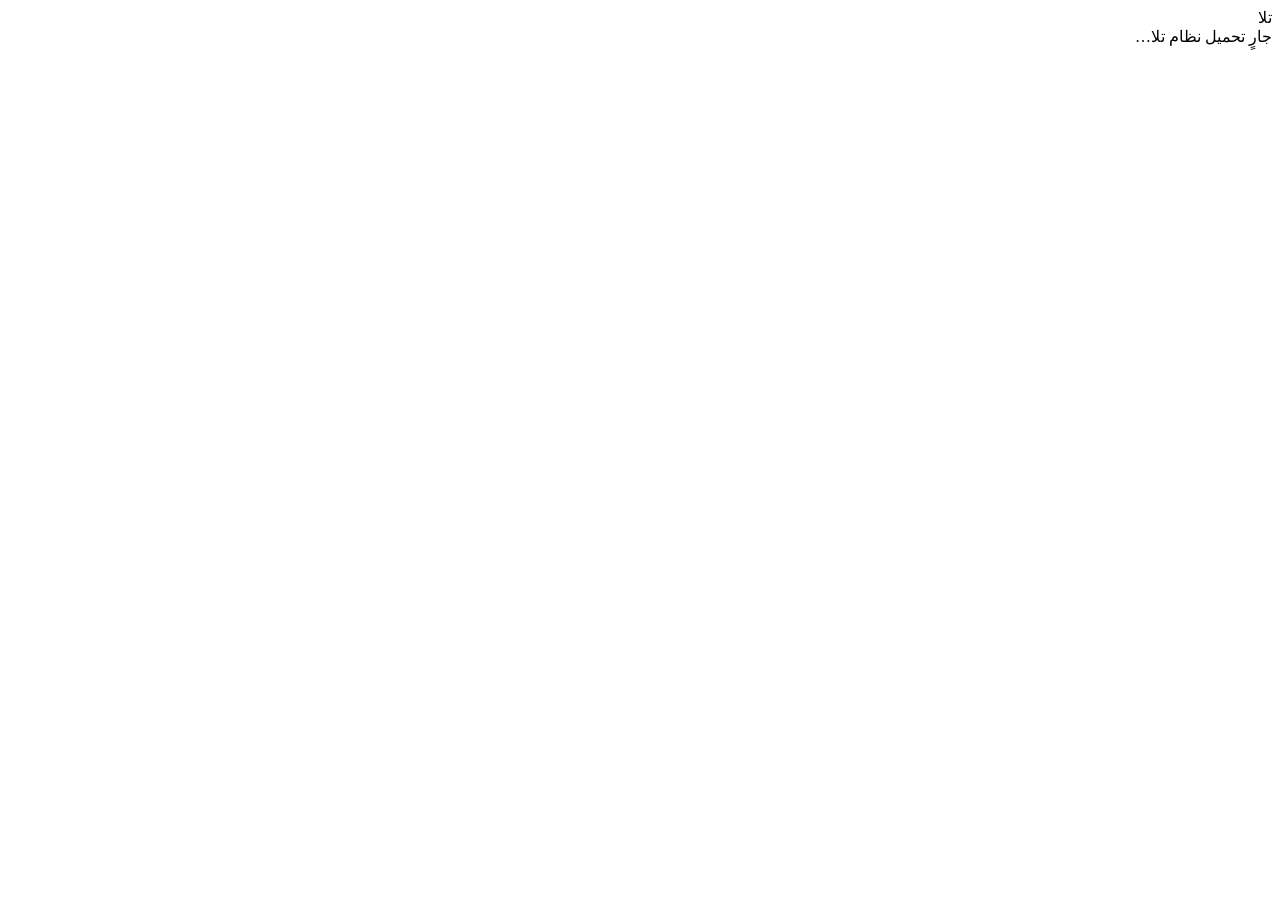
==== index.html @ 9e519aaf "Add files via upload" ====
<!DOCTYPE html><!--my_eGD7hQS9XE8LEgXOJX--><html lang="ar" dir="rtl"><head><meta charSet="utf-8"/><meta name="viewport" content="width=device-width, initial-scale=1"/><link rel="stylesheet" href="/tala-logistics/_next/static/chunks/cbdba8f199c07705.css" data-precedence="next"/><link rel="preload" as="script" fetchPriority="low" href="/tala-logistics/_next/static/chunks/58c60a5fa6b544da.js"/><script src="/tala-logistics/_next/static/chunks/771dedee3f5e1621.js" async=""></script><script src="/tala-logistics/_next/static/chunks/6b7fca810960dc61.js" async=""></script><script src="/tala-logistics/_next/static/chunks/turbopack-418d5acbaff69300.js" async=""></script><script src="/tala-logistics/_next/static/chunks/4942dcf5107f0157.js" async=""></script><script src="/tala-logistics/_next/static/chunks/1104eb3445058576.js" async=""></script><script src="/tala-logistics/_next/static/chunks/74f1b9da08b28ae5.js" async=""></script><script src="/tala-logistics/_next/static/chunks/fa9b036e0f039664.js" async=""></script><script src="/tala-logistics/_next/static/chunks/45fb740c006ec848.js" async=""></script><meta name="theme-color" content="#0e6e5c"/><title>تلا — نظام التخليص الجمركي</title><meta name="description" content="نظام إدارة الملفات والتخليص الجمركي الداخلي — شركة تلا"/><link rel="icon" href="/tala-logistics/favicon.svg"/><script src="/tala-logistics/_next/static/chunks/a6dad97d9634a72d.js" noModule=""></script></head><body class="antialiased bg-background text-foreground font-sans"><div hidden=""><!--$--><!--/$--></div><script>((a,b,c,d,e,f,g,h)=>{let i=document.documentElement,j=["light","dark"];function k(b){var c;(Array.isArray(a)?a:[a]).forEach(a=>{let c="class"===a,d=c&&f?e.map(a=>f[a]||a):e;c?(i.classList.remove(...d),i.classList.add(f&&f[b]?f[b]:b)):i.setAttribute(a,b)}),c=b,h&&j.includes(c)&&(i.style.colorScheme=c)}if(d)k(d);else try{let a=localStorage.getItem(b)||c,d=g&&"system"===a?window.matchMedia("(prefers-color-scheme: dark)").matches?"dark":"light":a;k(d)}catch(a){}})("class","theme","system",null,["light","dark"],null,true,true)</script><div class="min-h-screen flex flex-col items-center justify-center gap-4 bg-background"><div class="tala-logo-badge flex h-16 w-16 items-center justify-center rounded-2xl text-white font-extrabold text-2xl shadow-lg animate-pulse">تلا</div><div class="text-sm text-muted-foreground">جارٍ تحميل نظام تلا…</div></div><!--$--><!--/$--><section aria-label="Notifications alt+T" tabindex="-1" aria-live="polite" aria-relevant="additions text" aria-atomic="false"></section><script src="/tala-logistics/_next/static/chunks/58c60a5fa6b544da.js" id="_R_" async=""></script><script>(self.__next_f=self.__next_f||[]).push([0])</script><script>self.__next_f.push([1,"1:\"$Sreact.fragment\"\n2:I[63178,[\"/tala-logistics/_next/static/chunks/4942dcf5107f0157.js\",\"/tala-logistics/_next/static/chunks/1104eb3445058576.js\"],\"ThemeProvider\"]\n3:I[39756,[\"/tala-logistics/_next/static/chunks/74f1b9da08b28ae5.js\"],\"default\"]\n4:I[37457,[\"/tala-logistics/_next/static/chunks/74f1b9da08b28ae5.js\"],\"default\"]\n5:I[13354,[\"/tala-logistics/_next/static/chunks/4942dcf5107f0157.js\",\"/tala-logistics/_next/static/chunks/1104eb3445058576.js\"],\"Toaster\"]\n6:I[47257,[\"/tala-logistics/_next/static/chunks/74f1b9da08b28ae5.js\"],\"ClientPageRoot\"]\n7:I[52683,[\"/tala-logistics/_next/static/chunks/4942dcf5107f0157.js\",\"/tala-logistics/_next/static/chunks/1104eb3445058576.js\",\"/tala-logistics/_next/static/chunks/fa9b036e0f039664.js\",\"/tala-logistics/_next/static/chunks/45fb740c006ec848.js\"],\"default\"]\na:I[97367,[\"/tala-logistics/_next/static/chunks/74f1b9da08b28ae5.js\"],\"OutletBoundary\"]\nb:\"$Sreact.suspense\"\nd:I[97367,[\"/tala-logistics/_next/static/chunks/74f1b9da08b28ae5.js\"],\"ViewportBoundary\"]\nf:I[97367,[\"/tala-logistics/_next/static/chunks/74f1b9da08b28ae5.js\"],\"MetadataBoundary\"]\n11:I[68027,[\"/tala-logistics/_next/static/chunks/74f1b9da08b28ae5.js\"],\"default\"]\n:HL[\"/tala-logistics/_next/static/chunks/cbdba8f199c07705.css\",\"style\"]\n"])</script><script>self.__next_f.push([1,"0:{\"P\":null,\"b\":\"my-eGD7hQS9XE8LEgXOJX\",\"c\":[\"\",\"\"],\"q\":\"\",\"i\":false,\"f\":[[[\"\",{\"children\":[\"__PAGE__\",{}]},\"$undefined\",\"$undefined\",true],[[\"$\",\"$1\",\"c\",{\"children\":[[[\"$\",\"link\",\"0\",{\"rel\":\"stylesheet\",\"href\":\"/tala-logistics/_next/static/chunks/cbdba8f199c07705.css\",\"precedence\":\"next\",\"crossOrigin\":\"$undefined\",\"nonce\":\"$undefined\"}],[\"$\",\"script\",\"script-0\",{\"src\":\"/tala-logistics/_next/static/chunks/4942dcf5107f0157.js\",\"async\":true,\"nonce\":\"$undefined\"}],[\"$\",\"script\",\"script-1\",{\"src\":\"/tala-logistics/_next/static/chunks/1104eb3445058576.js\",\"async\":true,\"nonce\":\"$undefined\"}]],[\"$\",\"html\",null,{\"lang\":\"ar\",\"dir\":\"rtl\",\"suppressHydrationWarning\":true,\"children\":[\"$\",\"body\",null,{\"className\":\"antialiased bg-background text-foreground font-sans\",\"children\":[\"$\",\"$L2\",null,{\"attribute\":\"class\",\"defaultTheme\":\"system\",\"enableSystem\":true,\"disableTransitionOnChange\":true,\"children\":[[\"$\",\"$L3\",null,{\"parallelRouterKey\":\"children\",\"error\":\"$undefined\",\"errorStyles\":\"$undefined\",\"errorScripts\":\"$undefined\",\"template\":[\"$\",\"$L4\",null,{}],\"templateStyles\":\"$undefined\",\"templateScripts\":\"$undefined\",\"notFound\":[[[\"$\",\"title\",null,{\"children\":\"404: This page could not be found.\"}],[\"$\",\"div\",null,{\"style\":{\"fontFamily\":\"system-ui,\\\"Segoe UI\\\",Roboto,Helvetica,Arial,sans-serif,\\\"Apple Color Emoji\\\",\\\"Segoe UI Emoji\\\"\",\"height\":\"100vh\",\"textAlign\":\"center\",\"display\":\"flex\",\"flexDirection\":\"column\",\"alignItems\":\"center\",\"justifyContent\":\"center\"},\"children\":[\"$\",\"div\",null,{\"children\":[[\"$\",\"style\",null,{\"dangerouslySetInnerHTML\":{\"__html\":\"body{color:#000;background:#fff;margin:0}.next-error-h1{border-right:1px solid rgba(0,0,0,.3)}@media (prefers-color-scheme:dark){body{color:#fff;background:#000}.next-error-h1{border-right:1px solid rgba(255,255,255,.3)}}\"}}],[\"$\",\"h1\",null,{\"className\":\"next-error-h1\",\"style\":{\"display\":\"inline-block\",\"margin\":\"0 20px 0 0\",\"padding\":\"0 23px 0 0\",\"fontSize\":24,\"fontWeight\":500,\"verticalAlign\":\"top\",\"lineHeight\":\"49px\"},\"children\":404}],[\"$\",\"div\",null,{\"style\":{\"display\":\"inline-block\"},\"children\":[\"$\",\"h2\",null,{\"style\":{\"fontSize\":14,\"fontWeight\":400,\"lineHeight\":\"49px\",\"margin\":0},\"children\":\"This page could not be found.\"}]}]]}]}]],[]],\"forbidden\":\"$undefined\",\"unauthorized\":\"$undefined\"}],[\"$\",\"$L5\",null,{\"position\":\"top-center\",\"richColors\":true,\"dir\":\"rtl\"}]]}]}]}]]}],{\"children\":[[\"$\",\"$1\",\"c\",{\"children\":[[\"$\",\"$L6\",null,{\"Component\":\"$7\",\"serverProvidedParams\":{\"searchParams\":{},\"params\":{},\"promises\":[\"$@8\",\"$@9\"]}}],[[\"$\",\"script\",\"script-0\",{\"src\":\"/tala-logistics/_next/static/chunks/fa9b036e0f039664.js\",\"async\":true,\"nonce\":\"$undefined\"}],[\"$\",\"script\",\"script-1\",{\"src\":\"/tala-logistics/_next/static/chunks/45fb740c006ec848.js\",\"async\":true,\"nonce\":\"$undefined\"}]],[\"$\",\"$La\",null,{\"children\":[\"$\",\"$b\",null,{\"name\":\"Next.MetadataOutlet\",\"children\":\"$@c\"}]}]]}],{},null,false,false]},null,false,false],[\"$\",\"$1\",\"h\",{\"children\":[null,[\"$\",\"$Ld\",null,{\"children\":\"$Le\"}],[\"$\",\"div\",null,{\"hidden\":true,\"children\":[\"$\",\"$Lf\",null,{\"children\":[\"$\",\"$b\",null,{\"name\":\"Next.Metadata\",\"children\":\"$L10\"}]}]}],null]}],false]],\"m\":\"$undefined\",\"G\":[\"$11\",[]],\"S\":true}\n"])</script><script>self.__next_f.push([1,"8:{}\n9:\"$0:f:0:1:1:children:0:props:children:0:props:serverProvidedParams:params\"\n"])</script><script>self.__next_f.push([1,"e:[[\"$\",\"meta\",\"0\",{\"charSet\":\"utf-8\"}],[\"$\",\"meta\",\"1\",{\"name\":\"viewport\",\"content\":\"width=device-width, initial-scale=1\"}],[\"$\",\"meta\",\"2\",{\"name\":\"theme-color\",\"content\":\"#0e6e5c\"}]]\n"])</script><script>self.__next_f.push([1,"12:I[27201,[\"/tala-logistics/_next/static/chunks/74f1b9da08b28ae5.js\"],\"IconMark\"]\nc:null\n10:[[\"$\",\"title\",\"0\",{\"children\":\"تلا — نظام التخليص الجمركي\"}],[\"$\",\"meta\",\"1\",{\"name\":\"description\",\"content\":\"نظام إدارة الملفات والتخليص الجمركي الداخلي — شركة تلا\"}],[\"$\",\"link\",\"2\",{\"rel\":\"icon\",\"href\":\"/tala-logistics/favicon.svg\"}],[\"$\",\"$L12\",\"3\",{}]]\n"])</script></body></html>
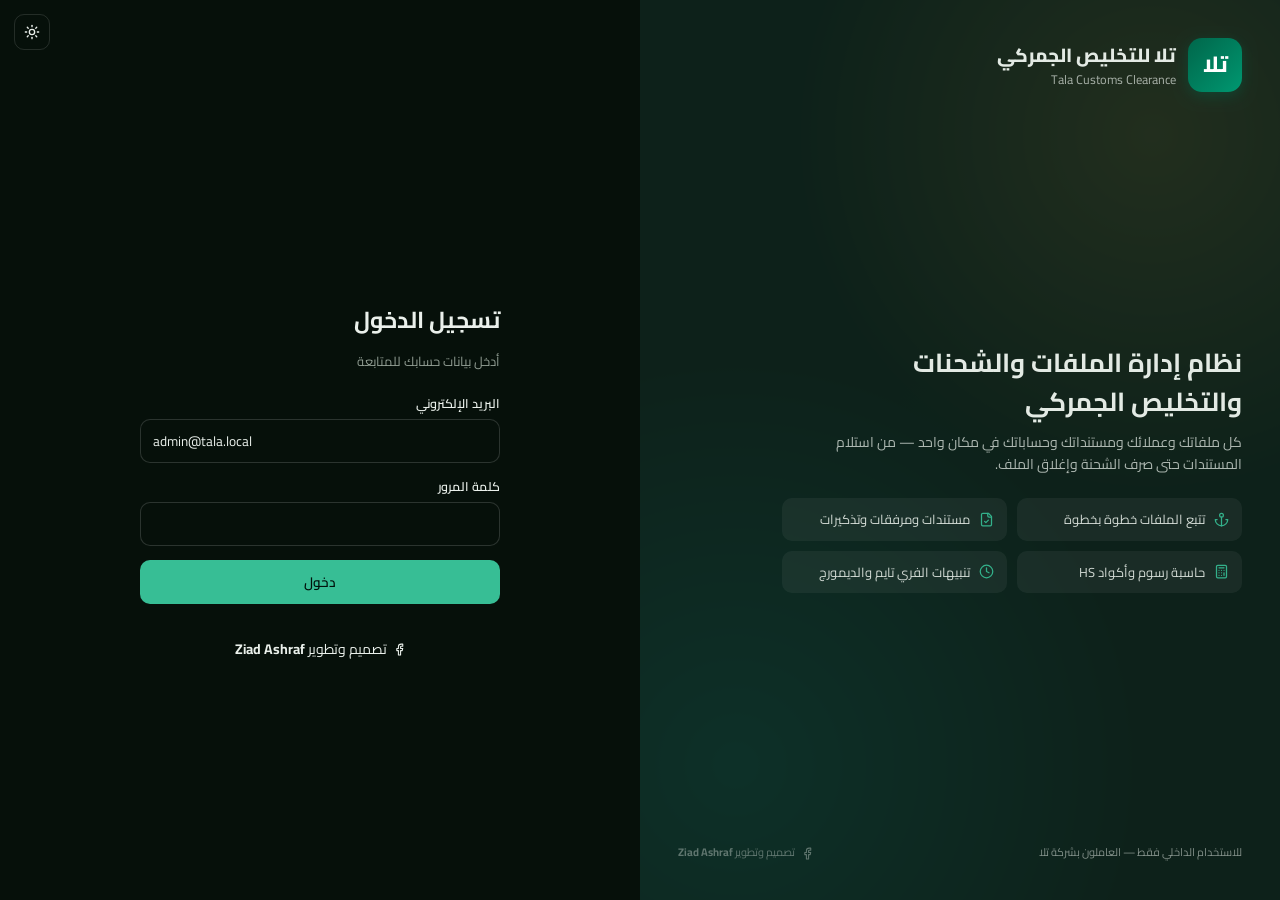
==== commit 030858f4: "Add files via upload" ====
--- a/index.html
+++ b/index.html
@@ -1 +1,1588 @@
-<!DOCTYPE html><!--my_eGD7hQS9XE8LEgXOJX--><html lang="ar" dir="rtl"><head><meta charSet="utf-8"/><meta name="viewport" content="width=device-width, initial-scale=1"/><link rel="stylesheet" href="/tala-logistics/_next/static/chunks/cbdba8f199c07705.css" data-precedence="next"/><link rel="preload" as="script" fetchPriority="low" href="/tala-logistics/_next/static/chunks/58c60a5fa6b544da.js"/><script src="/tala-logistics/_next/static/chunks/771dedee3f5e1621.js" async=""></script><script src="/tala-logistics/_next/static/chunks/6b7fca810960dc61.js" async=""></script><script src="/tala-logistics/_next/static/chunks/turbopack-418d5acbaff69300.js" async=""></script><script src="/tala-logistics/_next/static/chunks/4942dcf5107f0157.js" async=""></script><script src="/tala-logistics/_next/static/chunks/1104eb3445058576.js" async=""></script><script src="/tala-logistics/_next/static/chunks/74f1b9da08b28ae5.js" async=""></script><script src="/tala-logistics/_next/static/chunks/fa9b036e0f039664.js" async=""></script><script src="/tala-logistics/_next/static/chunks/45fb740c006ec848.js" async=""></script><meta name="theme-color" content="#0e6e5c"/><title>تلا — نظام التخليص الجمركي</title><meta name="description" content="نظام إدارة الملفات والتخليص الجمركي الداخلي — شركة تلا"/><link rel="icon" href="/tala-logistics/favicon.svg"/><script src="/tala-logistics/_next/static/chunks/a6dad97d9634a72d.js" noModule=""></script></head><body class="antialiased bg-background text-foreground font-sans"><div hidden=""><!--$--><!--/$--></div><script>((a,b,c,d,e,f,g,h)=>{let i=document.documentElement,j=["light","dark"];function k(b){var c;(Array.isArray(a)?a:[a]).forEach(a=>{let c="class"===a,d=c&&f?e.map(a=>f[a]||a):e;c?(i.classList.remove(...d),i.classList.add(f&&f[b]?f[b]:b)):i.setAttribute(a,b)}),c=b,h&&j.includes(c)&&(i.style.colorScheme=c)}if(d)k(d);else try{let a=localStorage.getItem(b)||c,d=g&&"system"===a?window.matchMedia("(prefers-color-scheme: dark)").matches?"dark":"light":a;k(d)}catch(a){}})("class","theme","system",null,["light","dark"],null,true,true)</script><div class="min-h-screen flex flex-col items-center justify-center gap-4 bg-background"><div class="tala-logo-badge flex h-16 w-16 items-center justify-center rounded-2xl text-white font-extrabold text-2xl shadow-lg animate-pulse">تلا</div><div class="text-sm text-muted-foreground">جارٍ تحميل نظام تلا…</div></div><!--$--><!--/$--><section aria-label="Notifications alt+T" tabindex="-1" aria-live="polite" aria-relevant="additions text" aria-atomic="false"></section><script src="/tala-logistics/_next/static/chunks/58c60a5fa6b544da.js" id="_R_" async=""></script><script>(self.__next_f=self.__next_f||[]).push([0])</script><script>self.__next_f.push([1,"1:\"$Sreact.fragment\"\n2:I[63178,[\"/tala-logistics/_next/static/chunks/4942dcf5107f0157.js\",\"/tala-logistics/_next/static/chunks/1104eb3445058576.js\"],\"ThemeProvider\"]\n3:I[39756,[\"/tala-logistics/_next/static/chunks/74f1b9da08b28ae5.js\"],\"default\"]\n4:I[37457,[\"/tala-logistics/_next/static/chunks/74f1b9da08b28ae5.js\"],\"default\"]\n5:I[13354,[\"/tala-logistics/_next/static/chunks/4942dcf5107f0157.js\",\"/tala-logistics/_next/static/chunks/1104eb3445058576.js\"],\"Toaster\"]\n6:I[47257,[\"/tala-logistics/_next/static/chunks/74f1b9da08b28ae5.js\"],\"ClientPageRoot\"]\n7:I[52683,[\"/tala-logistics/_next/static/chunks/4942dcf5107f0157.js\",\"/tala-logistics/_next/static/chunks/1104eb3445058576.js\",\"/tala-logistics/_next/static/chunks/fa9b036e0f039664.js\",\"/tala-logistics/_next/static/chunks/45fb740c006ec848.js\"],\"default\"]\na:I[97367,[\"/tala-logistics/_next/static/chunks/74f1b9da08b28ae5.js\"],\"OutletBoundary\"]\nb:\"$Sreact.suspense\"\nd:I[97367,[\"/tala-logistics/_next/static/chunks/74f1b9da08b28ae5.js\"],\"ViewportBoundary\"]\nf:I[97367,[\"/tala-logistics/_next/static/chunks/74f1b9da08b28ae5.js\"],\"MetadataBoundary\"]\n11:I[68027,[\"/tala-logistics/_next/static/chunks/74f1b9da08b28ae5.js\"],\"default\"]\n:HL[\"/tala-logistics/_next/static/chunks/cbdba8f199c07705.css\",\"style\"]\n"])</script><script>self.__next_f.push([1,"0:{\"P\":null,\"b\":\"my-eGD7hQS9XE8LEgXOJX\",\"c\":[\"\",\"\"],\"q\":\"\",\"i\":false,\"f\":[[[\"\",{\"children\":[\"__PAGE__\",{}]},\"$undefined\",\"$undefined\",true],[[\"$\",\"$1\",\"c\",{\"children\":[[[\"$\",\"link\",\"0\",{\"rel\":\"stylesheet\",\"href\":\"/tala-logistics/_next/static/chunks/cbdba8f199c07705.css\",\"precedence\":\"next\",\"crossOrigin\":\"$undefined\",\"nonce\":\"$undefined\"}],[\"$\",\"script\",\"script-0\",{\"src\":\"/tala-logistics/_next/static/chunks/4942dcf5107f0157.js\",\"async\":true,\"nonce\":\"$undefined\"}],[\"$\",\"script\",\"script-1\",{\"src\":\"/tala-logistics/_next/static/chunks/1104eb3445058576.js\",\"async\":true,\"nonce\":\"$undefined\"}]],[\"$\",\"html\",null,{\"lang\":\"ar\",\"dir\":\"rtl\",\"suppressHydrationWarning\":true,\"children\":[\"$\",\"body\",null,{\"className\":\"antialiased bg-background text-foreground font-sans\",\"children\":[\"$\",\"$L2\",null,{\"attribute\":\"class\",\"defaultTheme\":\"system\",\"enableSystem\":true,\"disableTransitionOnChange\":true,\"children\":[[\"$\",\"$L3\",null,{\"parallelRouterKey\":\"children\",\"error\":\"$undefined\",\"errorStyles\":\"$undefined\",\"errorScripts\":\"$undefined\",\"template\":[\"$\",\"$L4\",null,{}],\"templateStyles\":\"$undefined\",\"templateScripts\":\"$undefined\",\"notFound\":[[[\"$\",\"title\",null,{\"children\":\"404: This page could not be found.\"}],[\"$\",\"div\",null,{\"style\":{\"fontFamily\":\"system-ui,\\\"Segoe UI\\\",Roboto,Helvetica,Arial,sans-serif,\\\"Apple Color Emoji\\\",\\\"Segoe UI Emoji\\\"\",\"height\":\"100vh\",\"textAlign\":\"center\",\"display\":\"flex\",\"flexDirection\":\"column\",\"alignItems\":\"center\",\"justifyContent\":\"center\"},\"children\":[\"$\",\"div\",null,{\"children\":[[\"$\",\"style\",null,{\"dangerouslySetInnerHTML\":{\"__html\":\"body{color:#000;background:#fff;margin:0}.next-error-h1{border-right:1px solid rgba(0,0,0,.3)}@media (prefers-color-scheme:dark){body{color:#fff;background:#000}.next-error-h1{border-right:1px solid rgba(255,255,255,.3)}}\"}}],[\"$\",\"h1\",null,{\"className\":\"next-error-h1\",\"style\":{\"display\":\"inline-block\",\"margin\":\"0 20px 0 0\",\"padding\":\"0 23px 0 0\",\"fontSize\":24,\"fontWeight\":500,\"verticalAlign\":\"top\",\"lineHeight\":\"49px\"},\"children\":404}],[\"$\",\"div\",null,{\"style\":{\"display\":\"inline-block\"},\"children\":[\"$\",\"h2\",null,{\"style\":{\"fontSize\":14,\"fontWeight\":400,\"lineHeight\":\"49px\",\"margin\":0},\"children\":\"This page could not be found.\"}]}]]}]}]],[]],\"forbidden\":\"$undefined\",\"unauthorized\":\"$undefined\"}],[\"$\",\"$L5\",null,{\"position\":\"top-center\",\"richColors\":true,\"dir\":\"rtl\"}]]}]}]}]]}],{\"children\":[[\"$\",\"$1\",\"c\",{\"children\":[[\"$\",\"$L6\",null,{\"Component\":\"$7\",\"serverProvidedParams\":{\"searchParams\":{},\"params\":{},\"promises\":[\"$@8\",\"$@9\"]}}],[[\"$\",\"script\",\"script-0\",{\"src\":\"/tala-logistics/_next/static/chunks/fa9b036e0f039664.js\",\"async\":true,\"nonce\":\"$undefined\"}],[\"$\",\"script\",\"script-1\",{\"src\":\"/tala-logistics/_next/static/chunks/45fb740c006ec848.js\",\"async\":true,\"nonce\":\"$undefined\"}]],[\"$\",\"$La\",null,{\"children\":[\"$\",\"$b\",null,{\"name\":\"Next.MetadataOutlet\",\"children\":\"$@c\"}]}]]}],{},null,false,false]},null,false,false],[\"$\",\"$1\",\"h\",{\"children\":[null,[\"$\",\"$Ld\",null,{\"children\":\"$Le\"}],[\"$\",\"div\",null,{\"hidden\":true,\"children\":[\"$\",\"$Lf\",null,{\"children\":[\"$\",\"$b\",null,{\"name\":\"Next.Metadata\",\"children\":\"$L10\"}]}]}],null]}],false]],\"m\":\"$undefined\",\"G\":[\"$11\",[]],\"S\":true}\n"])</script><script>self.__next_f.push([1,"8:{}\n9:\"$0:f:0:1:1:children:0:props:children:0:props:serverProvidedParams:params\"\n"])</script><script>self.__next_f.push([1,"e:[[\"$\",\"meta\",\"0\",{\"charSet\":\"utf-8\"}],[\"$\",\"meta\",\"1\",{\"name\":\"viewport\",\"content\":\"width=device-width, initial-scale=1\"}],[\"$\",\"meta\",\"2\",{\"name\":\"theme-color\",\"content\":\"#0e6e5c\"}]]\n"])</script><script>self.__next_f.push([1,"12:I[27201,[\"/tala-logistics/_next/static/chunks/74f1b9da08b28ae5.js\"],\"IconMark\"]\nc:null\n10:[[\"$\",\"title\",\"0\",{\"children\":\"تلا — نظام التخليص الجمركي\"}],[\"$\",\"meta\",\"1\",{\"name\":\"description\",\"content\":\"نظام إدارة الملفات والتخليص الجمركي الداخلي — شركة تلا\"}],[\"$\",\"link\",\"2\",{\"rel\":\"icon\",\"href\":\"/tala-logistics/favicon.svg\"}],[\"$\",\"$L12\",\"3\",{}]]\n"])</script></body></html>+<!doctype html>
+<html lang="ar" dir="rtl" data-theme="dark">
+<head>
+<meta charset="utf-8">
+<meta name="viewport" content="width=device-width, initial-scale=1, viewport-fit=cover">
+<title>تلا للتخليص الجمركي</title>
+<meta name="description" content="نظام إدارة الملفات والشحنات والتخليص الجمركي — تلا">
+<meta name="theme-color" content="#0d1512">
+<link rel="icon" href="data:image/svg+xml,%3Csvg xmlns='http://www.w3.org/2000/svg' viewBox='0 0 64 64'%3E%3Crect width='64' height='64' rx='14' fill='%231e6f63'/%3E%3Ctext x='32' y='42' font-size='26' font-weight='bold' text-anchor='middle' fill='white' font-family='sans-serif'%3E%D8%AA%D9%84%D8%A7%3C/text%3E%3C/svg%3E">
+<link rel="preconnect" href="https://fonts.googleapis.com">
+<link rel="preconnect" href="https://fonts.gstatic.com" crossorigin>
+<link href="https://fonts.googleapis.com/css2?family=Cairo:wght@300..900&display=swap" rel="stylesheet">
+<style>
+/* ============ تلا — النسخة الثابتة (HTML واحد) ============ */
+:root{
+  --radius:.75rem;
+  --bg:oklch(.985 .005 120); --fg:oklch(.18 .02 160);
+  --card:#fff; --cardFg:oklch(.18 .02 160);
+  --muted:oklch(.96 .008 120); --mutedFg:oklch(.52 .02 150);
+  --primary:oklch(.5 .1 168); --primaryFg:#fff;
+  --accent:oklch(.95 .03 160); --border:oklch(.9 .01 150); --input:oklch(.92 .01 150);
+  --danger:oklch(.577 .245 27); --dangerBg:oklch(.577 .245 27/.12);
+  --shadow:0 1px 3px oklch(.18 .02 160/.08),0 4px 14px oklch(.18 .02 160/.06);
+  --sb:oklch(.23 .03 168); --sbFg:oklch(.93 .01 150); --sbMuted:oklch(.93 .01 150/.55);
+  --sbActive:oklch(.72 .13 168); --sbActiveFg:oklch(.14 .03 168);
+  --sbBorder:oklch(.35 .03 168); --sbHover:oklch(.3 .04 168);
+}
+[data-theme="dark"]{
+  --bg:oklch(.16 .02 160); --fg:oklch(.95 .01 150);
+  --card:oklch(.21 .02 160); --cardFg:oklch(.95 .01 150);
+  --muted:oklch(.27 .02 160); --mutedFg:oklch(.68 .02 150);
+  --primary:oklch(.72 .13 168); --primaryFg:oklch(.16 .03 168);
+  --accent:oklch(.3 .04 168); --border:oklch(1 0 0/12%); --input:oklch(1 0 0/15%);
+  --danger:oklch(.704 .191 22); --dangerBg:oklch(.704 .191 22/.14);
+  --shadow:0 1px 3px oklch(0 0 0/.3),0 4px 16px oklch(0 0 0/.25);
+}
+*{box-sizing:border-box}
+[hidden]{display:none!important}
+html,body{margin:0;padding:0}
+body{background:var(--bg);color:var(--fg);font-family:'Cairo',system-ui,'Segoe UI',sans-serif;font-size:14px;line-height:1.6;-webkit-font-smoothing:antialiased}
+button{font-family:inherit}
+::-webkit-scrollbar{width:9px;height:9px}
+::-webkit-scrollbar-track{background:transparent}
+::-webkit-scrollbar-thumb{background:oklch(.5 .02 150/.35);border-radius:6px}
+h1,h2,h3,h4{margin:0;font-weight:700}
+a{color:var(--primary)}
+.latin{font-variant-numeric:tabular-nums;direction:ltr;unicode-bidi:embed}
+
+/* ---------- splash ---------- */
+#splash{position:fixed;inset:0;background:oklch(.16 .02 160);display:flex;flex-direction:column;align-items:center;justify-content:center;gap:14px;z-index:999;transition:opacity .35s}
+#splash.hide{opacity:0;pointer-events:none}
+#splash .logo{width:64px;height:64px;border-radius:18px;background:linear-gradient(135deg,oklch(.45 .1 168),oklch(.6 .13 168));display:flex;align-items:center;justify-content:center;color:#fff;font-weight:800;font-size:26px;box-shadow:0 8px 30px oklch(.6 .13 168/.35)}
+#splash .t{color:oklch(.93 .01 150);font-weight:700;font-size:17px}
+#splash .s{color:oklch(.93 .01 150/.55);font-size:12.5px}
+#splash .dot{width:22px;height:3px;border-radius:3px;background:oklch(.72 .13 168);animation:pulse 1.2s ease-in-out infinite}
+@keyframes pulse{0%,100%{opacity:.25;transform:scaleX(.5)}50%{opacity:1;transform:scaleX(1)}}
+
+/* ---------- login ---------- */
+#loginView{min-height:100vh;display:flex;flex-direction:column}
+.brand-side{display:none;background:var(--sb);color:var(--sbFg);flex-direction:column;justify-content:space-between;padding:38px;overflow:hidden;position:relative}
+.brand-side .glow{position:absolute;inset:0;opacity:.1;background:radial-gradient(circle at 80% 15%,#d9a441 0%,transparent 40%),radial-gradient(circle at 15% 85%,#14b8a6 0%,transparent 45%)}
+.brand-side h2{font-size:26px;line-height:1.5;max-width:430px}
+.brand-side p{opacity:.75;max-width:430px}
+.feat-grid{display:grid;grid-template-columns:1fr 1fr;gap:10px;max-width:460px}
+.feat{display:flex;align-items:center;gap:9px;background:oklch(1 0 0/.06);border-radius:10px;padding:11px 13px;font-size:13px;opacity:.92}
+.feat svg{color:oklch(.72 .13 168);flex-shrink:0}
+.login-side{flex:1;display:flex;flex-direction:column}
+.login-side .tools{display:flex;justify-content:flex-end;padding:14px}
+.login-card{flex:1;display:flex;align-items:center;justify-content:center;padding:22px}
+.login-card .box{width:100%;max-width:360px}
+.login-card h1{font-size:23px;margin-bottom:4px}
+.login-card .sub{color:var(--mutedFg);font-size:13px;margin-bottom:22px}
+.logo-badge{background:linear-gradient(135deg,oklch(.45 .1 168),oklch(.6 .13 168));display:inline-flex;align-items:center;justify-content:center;color:#fff;font-weight:800;box-shadow:0 4px 14px oklch(.45 .1 168/.4);border-radius:14px;flex-shrink:0}
+.brand-head{display:flex;align-items:center;gap:12px}
+@media(min-width:1024px){#loginView{flex-direction:row}.brand-side{display:flex;width:50%}#loginMobileHead{display:none!important}}
+
+/* ---------- shell ---------- */
+#shell{display:flex;min-height:100vh}
+#sidebar{position:fixed;inset-block:0;inset-inline-start:0;z-index:50;width:256px;background:var(--sb);color:var(--sbFg);display:flex;flex-direction:column;transform:translateX(100%);transition:transform .25s;border-inline-end:1px solid var(--sbBorder)}
+#sidebar.open{transform:translateX(0);box-shadow:0 10px 40px oklch(0 0 0/.5)}
+@media(min-width:1024px){#sidebar{position:static;transform:none!important;box-shadow:none!important}}
+.sb-head{display:flex;align-items:center;gap:11px;padding:15px 18px;border-bottom:1px solid var(--sbBorder)}
+.sb-head .name{font-weight:700;font-size:13.5px;line-height:1.35}
+.sb-head .tag{font-size:11px;color:var(--sbMuted)}
+#sbNav{flex:1;overflow-y:auto;padding:12px 10px;display:flex;flex-direction:column;gap:3px}
+.nav-btn{display:flex;align-items:center;gap:11px;width:100%;border:0;background:transparent;color:var(--sbFg);opacity:.82;border-radius:10px;padding:10px 12px;font-size:13.5px;font-weight:500;cursor:pointer;text-align:start;transition:.15s}
+.nav-btn:hover{background:var(--sbHover);opacity:1}
+.nav-btn.active{background:var(--sbActive);color:var(--sbActiveFg);opacity:1;font-weight:700;box-shadow:0 2px 8px oklch(.45 .1 168/.35)}
+.nav-btn svg{flex-shrink:0}
+.nav-badge{margin-inline-start:auto;background:#ef4444;color:#fff;font-size:10px;font-weight:700;border-radius:99px;padding:1px 7px}
+.sb-foot{border-top:1px solid var(--sbBorder);padding:12px 16px;font-size:11px;color:var(--sbMuted);display:flex;flex-direction:column;gap:8px}
+#overlay{position:fixed;inset:0;background:oklch(0 0 0/.55);z-index:40;display:none}
+#overlay.show{display:block}
+@media(min-width:1024px){#overlay.show{display:none}}
+#main{flex:1;min-width:0;display:flex;flex-direction:column}
+#topbar{display:flex;align-items:center;gap:10px;padding:10px 16px;background:var(--card);border-bottom:1px solid var(--border);position:sticky;top:0;z-index:30}
+#topbar .title{font-weight:700;font-size:15px;flex:1}
+.icon-btn{display:inline-flex;align-items:center;justify-content:center;width:36px;height:36px;border-radius:10px;border:1px solid var(--border);background:transparent;color:var(--fg);cursor:pointer;position:relative}
+.icon-btn:hover{background:var(--accent)}
+.icon-btn .dot{position:absolute;top:6px;inset-inline-end:6px;width:8px;height:8px;border-radius:99px;background:#ef4444;border:2px solid var(--card)}
+#view{flex:1;padding:16px;max-width:1280px;width:100%;margin:0 auto}
+.foot-credit{padding:14px;text-align:center;font-size:11.5px;color:var(--mutedFg);border-top:1px solid var(--border)}
+.credit{display:inline-flex;align-items:center;gap:6px;text-decoration:none;color:inherit}
+.credit:hover{color:var(--primary)}
+@media(min-width:1024px){#view{padding:24px}}
+
+/* ---------- components ---------- */
+.card{background:var(--card);border:1px solid var(--border);border-radius:var(--radius);box-shadow:var(--shadow)}
+.pad{padding:16px}
+.page-head{display:flex;align-items:center;gap:10px;margin-bottom:14px;flex-wrap:wrap}
+.page-head h2{font-size:18px;flex:1}
+.btn{display:inline-flex;align-items:center;justify-content:center;gap:7px;border:1px solid var(--border);background:var(--card);color:var(--fg);border-radius:10px;padding:8px 14px;font-size:13.5px;font-weight:600;cursor:pointer;transition:.15s;text-decoration:none}
+.btn:hover{background:var(--accent)}
+.btn.primary{background:var(--primary);color:var(--primaryFg);border-color:transparent}
+.btn.primary:hover{filter:brightness(1.08)}
+.btn.danger{background:var(--dangerBg);color:var(--danger);border-color:transparent}
+.btn.sm{padding:5px 10px;font-size:12.5px;border-radius:8px}
+.btn.icon{padding:6px;width:30px;height:30px}
+.btn:disabled{opacity:.55;cursor:not-allowed}
+label.f{display:block;font-size:12.5px;font-weight:600;margin:0 0 5px}
+.inp,.sel,.ta{width:100%;background:var(--bg);border:1px solid var(--input);border-radius:10px;padding:8px 12px;font-size:13.5px;color:var(--fg);font-family:inherit;outline:none}
+.inp:focus,.sel:focus,.ta:focus{border-color:var(--primary);box-shadow:0 0 0 3px oklch(.72 .13 168/.18)}
+.ta{min-height:90px;resize:vertical}
+.fgrid{display:grid;grid-template-columns:1fr;gap:12px}
+@media(min-width:640px){.fgrid.c2{grid-template-columns:1fr 1fr}.fgrid.c3{grid-template-columns:1fr 1fr 1fr}.fgrid.c4{grid-template-columns:repeat(4,1fr)}}
+.form-sec{font-size:12px;font-weight:800;color:var(--mutedFg);margin:14px 0 8px;display:flex;align-items:center;gap:8px}
+.form-sec::after{content:'';flex:1;height:1px;background:var(--border)}
+.tbl-wrap{overflow-x:auto;border:1px solid var(--border);border-radius:var(--radius);background:var(--card)}
+table{width:100%;border-collapse:collapse;font-size:13px;white-space:nowrap}
+th{background:var(--muted);padding:9px 12px;text-align:start;font-size:12px;color:var(--mutedFg);font-weight:700}
+td{padding:9px 12px;border-top:1px solid var(--border)}
+tr:hover td{background:var(--accent)}
+.badge{display:inline-flex;align-items:center;gap:5px;border-radius:99px;padding:2.5px 10px;font-size:11.5px;font-weight:700}
+.badge.soft{background:var(--muted);color:var(--mutedFg)}
+.empty{display:flex;flex-direction:column;align-items:center;gap:10px;padding:44px 16px;text-align:center;color:var(--mutedFg)}
+.empty svg{opacity:.4}
+.empty b{color:var(--fg);font-size:15px}
+.stat-grid{display:grid;grid-template-columns:repeat(2,1fr);gap:12px;margin-bottom:16px}
+@media(min-width:900px){.stat-grid{grid-template-columns:repeat(4,1fr)}}
+.stat{padding:15px 16px;display:flex;flex-direction:column;gap:4px;position:relative;overflow:hidden}
+.stat .lbl{font-size:12px;color:var(--mutedFg);font-weight:600}
+.stat .val{font-size:24px;font-weight:800;line-height:1.2}
+.stat .ic{position:absolute;inset-inline-end:12px;top:12px;width:34px;height:34px;border-radius:10px;display:flex;align-items:center;justify-content:center;background:var(--accent);color:var(--primary)}
+.grid2{display:grid;grid-template-columns:1fr;gap:14px}
+@media(min-width:1024px){.grid2{grid-template-columns:1.4fr 1fr}}
+.sec-title{font-size:14px;font-weight:800;margin-bottom:10px;display:flex;align-items:center;gap:8px}
+.list-row{display:flex;align-items:center;gap:10px;padding:9px 4px;border-bottom:1px solid var(--border);font-size:13px}
+.list-row:last-child{border-bottom:0}
+.list-row .grow{flex:1;min-width:0}
+.row-actions{display:flex;gap:5px;align-items:center}
+.chip{display:inline-flex;align-items:center;border-radius:8px;background:var(--accent);color:var(--fg);padding:3px 9px;font-size:11.5px;font-weight:600;cursor:pointer;border:1px dashed var(--border)}
+.filters{display:flex;gap:8px;flex-wrap:wrap;margin-bottom:12px}
+.filters .inp,.filters .sel{width:auto;min-width:150px;flex:1}
+.filters .inp.grow{flex:2}
+.tabs{display:flex;gap:6px;margin-bottom:14px;flex-wrap:wrap}
+.tab{border:1px solid var(--border);background:var(--card);color:var(--mutedFg);border-radius:99px;padding:6px 15px;font-size:13px;font-weight:600;cursor:pointer}
+.tab.active{background:var(--primary);color:var(--primaryFg);border-color:transparent}
+
+/* modal / toast */
+.modal-back{position:fixed;inset:0;background:oklch(0 0 0/.6);z-index:80;display:flex;align-items:center;justify-content:center;padding:14px;animation:fadein .18s}
+@keyframes fadein{from{opacity:0}to{opacity:1}}
+.modal{background:var(--card);border:1px solid var(--border);border-radius:16px;width:100%;max-width:480px;max-height:92vh;overflow-y:auto;padding:18px;animation:pop .2s}
+.modal.wide{max-width:760px}
+@keyframes pop{from{opacity:0;transform:scale(.96) translateY(8px)}to{opacity:1;transform:none}}
+.modal h3{font-size:16px;margin-bottom:2px}
+.modal .msub{font-size:12.5px;color:var(--mutedFg);margin-bottom:14px}
+.modal-foot{display:flex;gap:8px;justify-content:flex-start;margin-top:18px}
+#toasts{position:fixed;bottom:14px;inset-inline:14px;z-index:120;display:flex;flex-direction:column;gap:8px;align-items:center;pointer-events:none}
+.toast{background:var(--card);border:1px solid var(--border);border-radius:12px;padding:10px 16px;font-size:13px;font-weight:600;box-shadow:0 8px 30px oklch(0 0 0/.35);animation:pop .2s;max-width:420px}
+.toast.ok{border-color:oklch(.72 .13 168/.6);color:var(--primary)}
+.toast.err{border-color:var(--danger);color:var(--danger)}
+
+/* dashboard extras + charts */
+.bars{display:flex;align-items:flex-end;gap:10px;height:150px;padding:8px 4px 0}
+.bars .b{flex:1;display:flex;flex-direction:column;align-items:center;gap:5px;height:100%;justify-content:flex-end}
+.bars .bar{width:70%;max-width:46px;border-radius:7px 7px 3px 3px;background:var(--primary);min-height:3px}
+.bars .bv{font-size:11px;font-weight:700}
+.bars .bl{font-size:10.5px;color:var(--mutedFg);text-align:center;line-height:1.3}
+.timeline{position:relative;padding-inline-start:20px}
+.timeline::before{content:'';position:absolute;inset-inline-start:6px;top:6px;bottom:6px;width:2px;background:var(--border)}
+.tl-item{position:relative;padding:6px 0}
+.tl-item::before{content:'';position:absolute;inset-inline-start:-19px;top:13px;width:11px;height:11px;border-radius:99px;background:var(--primary);border:2.5px solid var(--card)}
+.steps{display:flex;flex-wrap:wrap;gap:5px}
+.step-dot{width:9px;height:9px;border-radius:99px;background:var(--border)}
+.step-dot.on{background:var(--primary)}
+.alert-row{display:flex;align-items:center;gap:9px;padding:8px 4px;border-bottom:1px solid var(--border);font-size:12.5px}
+.alert-row:last-child{border-bottom:0}
+.alert-row svg{flex-shrink:0}
+.alert-row.warn svg{color:#f59e0b}.alert-row.bad svg{color:var(--danger)}.alert-row.good svg{color:#10b981}
+
+/* print */
+#printArea{display:none}
+@media print{
+  body>*:not(#printArea){display:none!important}
+  #printArea{display:block!important;direction:rtl;font-family:'Cairo',sans-serif;color:#000;background:#fff}
+  #printArea table{white-space:normal}
+  #printArea th,#printArea td{border:1px solid #999;padding:6px 10px;font-size:12px}
+  #printArea .ph{display:flex;justify-content:space-between;align-items:flex-start;border-bottom:2.5px solid #1e6f63;padding-bottom:12px;margin-bottom:14px}
+  #printArea .totals td{font-weight:700}
+}
+.doc-grid{display:grid;grid-template-columns:1fr;gap:10px}
+@media(min-width:640px){.doc-grid{grid-template-columns:1fr 1fr}}
+@media(min-width:1024px){.doc-grid{grid-template-columns:repeat(3,1fr)}}
+.ie-wrap{display:grid;grid-template-columns:1fr;gap:12px}
+@media(min-width:1024px){.ie-wrap{grid-template-columns:1fr 320px}}
+#ieCanvas{max-width:100%;border:1px solid var(--border);border-radius:12px;background:repeating-conic-gradient(var(--muted) 0 25%,transparent 0 50%) 0 0/20px 20px;display:block;margin:0 auto}
+.switch{position:relative;width:42px;height:24px;border-radius:99px;background:var(--muted);border:1px solid var(--border);cursor:pointer;transition:.2s;flex-shrink:0}
+.switch.on{background:var(--primary);border-color:transparent}
+.switch::after{content:'';position:absolute;top:2.5px;inset-inline-start:3px;width:17px;height:17px;border-radius:99px;background:#fff;transition:.2s}
+.switch.on::after{transform:translateX(-17px)}
+.set-row{display:flex;align-items:center;gap:12px;padding:11px 0;border-bottom:1px solid var(--border);font-size:13.5px}
+.set-row:last-child{border-bottom:0}
+.set-row .grow{flex:1}
+.set-row .hint{font-size:11.5px;color:var(--mutedFg)}
+.kanban{display:grid;grid-template-columns:1fr;gap:12px}
+@media(min-width:900px){.kanban{grid-template-columns:repeat(4,1fr)}}
+.kb-col{background:var(--muted);border-radius:12px;padding:10px;display:flex;flex-direction:column;gap:8px;min-height:120px}
+.kb-col h4{font-size:12.5px;color:var(--mutedFg);display:flex;justify-content:space-between;align-items:center}
+.kb-card{background:var(--card);border:1px solid var(--border);border-radius:10px;padding:10px;font-size:12.5px}
+.calc-out{display:grid;grid-template-columns:1fr 1fr;gap:8px;margin-top:12px}
+.calc-row{display:flex;justify-content:space-between;background:var(--muted);border-radius:9px;padding:7px 11px;font-size:12.5px}
+.calc-row b{font-weight:800}
+.calc-row.total{grid-column:1/-1;background:oklch(.72 .13 168/.15);color:var(--primary);font-size:14px}
+</style>
+</head>
+<body>
+<div id="splash">
+  <div class="logo">تلا</div>
+  <div class="t">تلا للتخليص الجمركي</div>
+  <div class="s">نظام إدارة الملفات والشحنات</div>
+  <div class="dot"></div>
+</div>
+
+<div id="loginView" hidden>
+  <div class="brand-side">
+    <div class="glow"></div>
+    <div class="brand-head" style="position:relative">
+      <div class="logo-badge" style="width:54px;height:54px;font-size:22px">تلا</div>
+      <div>
+        <div style="font-size:19px;font-weight:800">تلا للتخليص الجمركي</div>
+        <div style="font-size:12.5px;opacity:.7">Tala Customs Clearance</div>
+      </div>
+    </div>
+    <div style="position:relative">
+      <h2>نظام إدارة الملفات والشحنات والتخليص الجمركي</h2>
+      <p style="margin-top:10px">كل ملفاتك وعملائك ومستنداتك وحساباتك في مكان واحد — من استلام المستندات حتى صرف الشحنة وإغلاق الملف.</p>
+      <div class="feat-grid" style="margin-top:22px" id="featGrid"></div>
+    </div>
+    <div style="position:relative;font-size:11px;opacity:.55;display:flex;justify-content:space-between;gap:12px;flex-wrap:wrap">
+      <span>للاستخدام الداخلي فقط — العاملون بشركة تلا</span>
+      <a class="credit" style="color:oklch(.93 .01 150/.7)" href="https://www.facebook.com/share/1FnyEUATFg/" target="_blank" rel="noopener" data-credit></a>
+    </div>
+  </div>
+  <div class="login-side">
+    <div class="tools">
+      <button class="icon-btn" id="loginThemeBtn" title="تبديل المظهر"></button>
+    </div>
+    <div class="lg:hidden" style="display:flex;align-items:center;gap:12px;padding:0 24px" id="loginMobileHead"></div>
+    <div class="login-card">
+      <div class="box">
+        <h1>تسجيل الدخول</h1>
+        <p class="sub">أدخل بيانات حسابك للمتابعة</p>
+        <form id="loginForm" style="display:flex;flex-direction:column;gap:14px">
+          <div>
+            <label class="f" for="lgEmail">البريد الإلكتروني</label>
+            <input class="inp latin" id="lgEmail" type="email" autocomplete="username" required>
+          </div>
+          <div>
+            <label class="f" for="lgPass">كلمة المرور</label>
+            <input class="inp latin" id="lgPass" type="password" autocomplete="current-password" required>
+          </div>
+          <button class="btn primary" type="submit" style="width:100%">دخول</button>
+        </form>
+        <div style="margin-top:34px;text-align:center">
+          <a class="credit" href="https://www.facebook.com/share/1FnyEUATFg/" target="_blank" rel="noopener" data-credit></a>
+        </div>
+      </div>
+    </div>
+  </div>
+</div>
+
+<div id="shell" hidden>
+  <aside id="sidebar">
+    <div class="sb-head">
+      <div class="logo-badge" style="width:40px;height:40px;font-size:17px">تلا</div>
+      <div style="flex:1;min-width:0">
+        <div class="name" id="sbCompanyName">تلا للتخليص</div>
+        <div class="tag">نظام إدارة الملفات الجمركية</div>
+      </div>
+      <button class="icon-btn" id="sbClose" style="border-color:var(--sbBorder);color:var(--sbFg);display:none"></button>
+    </div>
+    <nav id="sbNav"></nav>
+    <div class="sb-foot">
+      <a class="credit" href="https://www.facebook.com/share/1FnyEUATFg/" target="_blank" rel="noopener" data-credit></a>
+      <button class="btn sm" id="logoutBtn" style="background:transparent;color:var(--sbFg);border-color:var(--sbBorder);width:100%">
+        <span data-icon="logout"></span> تسجيل الخروج
+      </button>
+    </div>
+  </aside>
+  <div id="overlay"></div>
+  <div id="main">
+    <header id="topbar">
+      <button class="icon-btn" id="menuBtn" title="القائمة"></button>
+      <div class="title" id="pageTitle">لوحة التحكم</div>
+      <button class="icon-btn" id="bellBtn" title="التنبيهات"><span class="dot" id="bellDot" hidden></span></button>
+      <button class="icon-btn" id="themeBtn" title="تبديل المظهر"></button>
+    </header>
+    <div id="view"></div>
+    <footer class="foot-credit">
+      <a class="credit" href="https://www.facebook.com/share/1FnyEUATFg/" target="_blank" rel="noopener" data-credit></a>
+    </footer>
+  </div>
+</div>
+
+<div id="modalRoot"></div>
+<div id="toasts"></div>
+<div id="printArea"></div>
+<noscript><div style="padding:30px;text-align:center">هذا النظام يحتاج تشغيل JavaScript في المتصفح.</div></noscript>
+
+<script>
+'use strict';
+/* ============================================================
+   تلا — النسخة الثابتة | كل البيانات تُحفظ داخل متصفح الجهاز
+   ============================================================ */
+
+/* ---------- الأيقونات (SVG) ---------- */
+const ICONS = {
+  dashboard:'<rect x="3" y="3" width="7" height="9" rx="1"/><rect x="14" y="3" width="7" height="5" rx="1"/><rect x="14" y="12" width="7" height="9" rx="1"/><rect x="3" y="16" width="7" height="5" rx="1"/>',
+  package:'<path d="m7.5 4.27 9 5.15"/><path d="M21 8a2 2 0 0 0-1-1.73l-7-4a2 2 0 0 0-2 0l-7 4A2 2 0 0 0 3 8v8a2 2 0 0 0 1 1.73l7 4a2 2 0 0 0 2 0l7-4A2 2 0 0 0 21 16Z"/><path d="m3.3 7 8.7 5 8.7-5"/><path d="M12 22V12"/>',
+  users:'<path d="M16 21v-2a4 4 0 0 0-4-4H6a4 4 0 0 0-4 4v2"/><circle cx="9" cy="7" r="4"/><path d="M22 21v-2a4 4 0 0 0-3-3.87"/><path d="M16 3.13a4 4 0 0 1 0 7.75"/>',
+  folder:'<path d="m6 14 1.5-2.9A2 2 0 0 1 9.24 10H20a2 2 0 0 1 1.94 2.5l-1.55 6a2 2 0 0 1-1.94 1.5H4a2 2 0 0 1-2-2V5a2 2 0 0 1 2-2h3.9a2 2 0 0 1 1.69.9l.81 1.2a2 2 0 0 0 1.67.9H18a2 2 0 0 1 2 2v2"/>',
+  pen:'<path d="m12 19 7-7 3 3-7 7-3-3z"/><path d="m18 13-1.5-7.5L2 2l3.5 14.5L13 18l5-5z"/><path d="m2 2 7.586 7.586"/><circle cx="11" cy="11" r="2"/>',
+  calculator:'<rect x="4" y="2" width="16" height="20" rx="2"/><line x1="8" x2="16" y1="6" y2="6"/><line x1="16" y1="14" x2="16" y2="18"/><path d="M16 10h.01"/><path d="M12 10h.01"/><path d="M8 10h.01"/><path d="M12 14h.01"/><path d="M8 14h.01"/><path d="M12 18h.01"/><path d="M8 18h.01"/>',
+  receipt:'<path d="M4 2v20l2-1 2 1 2-1 2 1 2-1 2 1 2-1 2 1V2l-2 1-2-1-2 1-2-1-2 1-2-1-2 1Z"/><path d="M16 8h-6a2 2 0 1 0 0 4h4a2 2 0 1 1 0 4H8"/><path d="M12 17.5v-11"/>',
+  tasks:'<rect x="3" y="5" width="6" height="6" rx="1"/><path d="m3 17 2 2 4-4"/><path d="M13 6h8"/><path d="M13 12h8"/><path d="M13 18h8"/>',
+  chart:'<path d="M3 3v18h18"/><path d="M18 17V9"/><path d="M13 17V5"/><path d="M8 17v-3"/>',
+  file:'<path d="M15 2H6a2 2 0 0 0-2 2v16a2 2 0 0 0 2 2h12a2 2 0 0 0 2-2V7Z"/><path d="M14 2v4a2 2 0 0 0 2 2h4"/><path d="M10 9H8"/><path d="M16 13H8"/><path d="M16 17H8"/>',
+  settings:'<path d="M12.22 2h-.44a2 2 0 0 0-2 2v.18a2 2 0 0 1-1 1.73l-.43.25a2 2 0 0 1-2 0l-.15-.08a2 2 0 0 0-2.73.73l-.22.38a2 2 0 0 0 .73 2.73l.15.1a2 2 0 0 1 1 1.72v.51a2 2 0 0 1-1 1.74l-.15.09a2 2 0 0 0-.73 2.73l.22.38a2 2 0 0 0 2.73.73l.15-.08a2 2 0 0 1 2 0l.43.25a2 2 0 0 1 1 1.73V20a2 2 0 0 0 2 2h.44a2 2 0 0 0 2-2v-.18a2 2 0 0 1 1-1.73l.43-.25a2 2 0 0 1 2 0l.15.08a2 2 0 0 0 2.73-.73l.21-.38a2 2 0 0 0-.73-2.73l-.15-.08a2 2 0 0 1-1-1.74v-.5a2 2 0 0 1 1-1.74l.15-.09a2 2 0 0 0 .73-2.73l-.21-.38a2 2 0 0 0-2.73-.73l-.15.08a2 2 0 0 1-2 0l-.43-.25a2 2 0 0 1-1-1.73V4a2 2 0 0 0-2-2z"/><circle cx="12" cy="12" r="3"/>',
+  menu:'<line x1="4" x2="20" y1="6" y2="6"/><line x1="4" x2="20" y1="12" y2="12"/><line x1="4" x2="20" y1="18" y2="18"/>',
+  x:'<path d="M18 6 6 18"/><path d="m6 6 12 12"/>',
+  sun:'<circle cx="12" cy="12" r="4"/><path d="M12 2v2"/><path d="M12 20v2"/><path d="m4.93 4.93 1.41 1.41"/><path d="m17.66 17.66 1.41 1.41"/><path d="M2 12h2"/><path d="M20 12h2"/><path d="m6.34 17.66-1.41 1.41"/><path d="m19.07 4.93-1.41 1.41"/>',
+  moon:'<path d="M12 3a6 6 0 0 0 9 9 9 9 0 1 1-9-9Z"/>',
+  search:'<circle cx="11" cy="11" r="8"/><path d="m21 21-4.3-4.3"/>',
+  plus:'<path d="M5 12h14"/><path d="M12 5v14"/>',
+  pencil:'<path d="M17 3a2.85 2.83 0 1 1 4 4L7.5 20.5 2 22l1.5-5.5Z"/><path d="m15 5 4 4"/>',
+  trash:'<path d="M3 6h18"/><path d="M19 6v14a2 2 0 0 1-2 2H7a2 2 0 0 1-2-2V6"/><path d="M8 6V4a2 2 0 0 1 2-2h4a2 2 0 0 1 2 2v2"/><line x1="10" x2="10" y1="11" y2="17"/><line x1="14" x2="14" y1="11" y2="17"/>',
+  download:'<path d="M21 15v4a2 2 0 0 1-2 2H5a2 2 0 0 1-2-2v-4"/><polyline points="7 10 12 15 17 10"/><line x1="12" x2="12" y1="15" y2="3"/>',
+  upload:'<path d="M21 15v4a2 2 0 0 1-2 2H5a2 2 0 0 1-2-2v-4"/><polyline points="17 8 12 3 7 8"/><line x1="12" x2="12" y1="3" y2="15"/>',
+  printer:'<polyline points="6 9 6 2 18 2 18 9"/><path d="M6 18H4a2 2 0 0 1-2-2v-5a2 2 0 0 1 2-2h16a2 2 0 0 1 2 2v5a2 2 0 0 1-2 2h-2"/><rect x="6" y="14" width="12" height="8" rx="1"/>',
+  copy:'<rect x="8" y="8" width="14" height="14" rx="2"/><path d="M4 16c-1.1 0-2-.9-2-2V4c0-1.1.9-2 2-2h10c1.1 0 2 .9 2 2"/>',
+  check:'<path d="M20 6 9 17l-5-5"/>',
+  bell:'<path d="M6 8a6 6 0 0 1 12 0c0 7 3 9 3 9H3s3-2 3-9"/><path d="M10.3 21a1.94 1.94 0 0 0 3.4 0"/>',
+  facebook:'<path d="M18 2h-3a5 5 0 0 0-5 5v3H7v4h3v8h4v-8h3l1-4h-4V7a1 1 0 0 1 1-1h3z"/>',
+  anchor:'<circle cx="12" cy="5" r="3"/><line x1="12" x2="12" y1="22" y2="8"/><path d="M5 12H2a10 10 0 0 0 20 0h-3"/>',
+  fileCheck:'<path d="M15 2H6a2 2 0 0 0-2 2v16a2 2 0 0 0 2 2h12a2 2 0 0 0 2-2V7Z"/><path d="M14 2v4a2 2 0 0 0 2 2h4"/><path d="m9 15 2 2 4-4"/>',
+  clock:'<circle cx="12" cy="12" r="10"/><polyline points="12 6 12 12 16 14"/>',
+  alert:'<path d="m21.73 18-8-14a2 2 0 0 0-3.48 0l-8 14A2 2 0 0 0 4 21h16a2 2 0 0 0 1.73-3Z"/><path d="M12 9v4"/><path d="M12 17h.01"/>',
+  inbox:'<polyline points="22 12 16 12 14 15 10 15 8 12 2 12"/><path d="M5.45 5.11 2 12v6a2 2 0 0 0 2 2h16a2 2 0 0 0 2-2v-6l-3.45-6.89A2 2 0 0 0 16.76 4H7.24a2 2 0 0 0-1.79 1.11z"/>',
+  logout:'<path d="M9 21H5a2 2 0 0 1-2-2V5a2 2 0 0 1 2-2h4"/><polyline points="16 17 21 12 16 7"/><line x1="21" x2="9" y1="12" y2="12"/>',
+  calendar:'<rect x="3" y="4" width="18" height="18" rx="2"/><line x1="16" x2="16" y1="2" y2="6"/><line x1="8" x2="8" y1="2" y2="6"/><line x1="3" x2="21" y1="10" y2="10"/>',
+  eye:'<path d="M2 12s3-7 10-7 10 7 10 7-3 7-10 7-10-7-10-7Z"/><circle cx="12" cy="12" r="3"/>',
+  wallet:'<path d="M19 7V5a2 2 0 0 0-2-2H5a2 2 0 0 0-2 2v14a2 2 0 0 0 2 2h12a2 2 0 0 0 2-2v-2"/><rect x="13" y="9" width="8" height="6" rx="1"/>',
+  send:'<path d="m22 2-7 20-4-9-9-4Z"/><path d="M22 2 11 13"/>',
+  star:'<path d="M11.5 3.6a.5.5 0 0 1 1 0l2.1 5.3 5.7.4a.5.5 0 0 1 .3.9l-4.5 3.8 1.4 5.5a.5.5 0 0 1-.8.5L12 16.7l-4.7 3.3a.5.5 0 0 1-.8-.5l1.4-5.5-4.5-3.8a.5.5 0 0 1 .3-.9l5.7-.4z"/>'
+};
+function ic(name, size, cls){
+  return '<svg '+(cls?('class="'+cls+'" '):'')+'width="'+(size||16)+'" height="'+(size||16)+'" viewBox="0 0 24 24" fill="none" stroke="currentColor" stroke-width="2" stroke-linecap="round" stroke-linejoin="round">'+(ICONS[name]||'')+'</svg>';
+}
+
+/* ---------- ثوابت المجال (مطابقة للنظام الكامل) ---------- */
+const WORKFLOW_STEPS=[
+  {key:'RECEIVED_DOCS',ar:'استلام المستندات',c:'#64748b'},
+  {key:'ACI_REGISTERED',ar:'تسجيل ACI',c:'#8b5cf6'},
+  {key:'ARRIVED',ar:'وصول الشحنة',c:'#0ea5e9'},
+  {key:'DECLARATION_SUBMITTED',ar:'تحرير البيان الجمركي',c:'#06b6d4'},
+  {key:'INSPECTION',ar:'الفحص والمعاينة',c:'#f59e0b'},
+  {key:'DUTIES_PAID',ar:'سداد الرسوم',c:'#84cc16'},
+  {key:'RELEASE',ar:'صرف الشحنة',c:'#10b981'},
+  {key:'DELIVERED',ar:'تم التسليم',c:'#14b8a6'},
+  {key:'CLOSED',ar:'إغلاق الملف',c:'#71717a'}
+];
+const SHIPMENT_TYPES={IMPORT:'استيراد',EXPORT:'تصدير',TRANSIT:'عبور',TEMP_ADM:'امتياز مؤقت'};
+const SHIPMENT_STATUS={ACTIVE:'نشطة',CLOSED:'مغلقة',CANCELLED:'ملغاة'};
+const SHIPMENT_STATUS_C={ACTIVE:'#10b981',CLOSED:'#71717a',CANCELLED:'#ef4444'};
+const PRIORITY={LOW:'منخفضة',NORMAL:'عادية',HIGH:'مرتفعة',URGENT:'عاجلة'};
+const PRIORITY_C={LOW:'#71717a',NORMAL:'#0ea5e9',HIGH:'#f59e0b',URGENT:'#ef4444'};
+const CONTAINER_SIZES=['20FT','40FT','40HC','45HC','LCL'];
+const INCOTERMS=['EXW','FOB','CFR','CIF','CIP','DAP','DDP'];
+const CURRENCIES=['EGP','USD','EUR','GBP','SAR','AED','KWD','CNY','TRY','JPY'];
+const PAYMENT_METHODS={CASH:'نقدي',CHEQUE:'شيك',BANK_TRANSFER:'حوالة بنكية',VODAFONE_CASH:'محفظة إلكترونية'};
+const DOC_TYPES=[
+  {key:'commercial_invoice',ar:'الفاتورة التجارية'},{key:'packing_list',ar:'قائمة التعبئة'},
+  {key:'bl',ar:'بوليصة الشحن'},{key:'awb',ar:'بوليصة الطيران'},{key:'cert_origin',ar:'شهادة المنشأ'},
+  {key:'delivery_order',ar:'أمر التسليم'},{key:'declaration',ar:'البيان الجمركي'},{key:'aci_number',ar:'تسجيل ACI'},
+  {key:'cert_conformity',ar:'شهادة المطابقة'},{key:'insurance_cert',ar:'شهادة التأمين'},{key:'import_card',ar:'بطاقة الاستيراد'},
+  {key:'poa',ar:'الوكالة الجمركية'},{key:'receipt',ar:'إيصال سداد'},{key:'booking_confirm',ar:'تأكيد الحجز'},
+  {key:'export_declaration',ar:'بيان التصدير'},{key:'transit_declaration',ar:'بيان العبور'},{key:'temp_adm_approval',ar:'موافقة الامتياز المؤقت'},
+  {key:'other',ar:'أخرى'}
+];
+const DOC_TYPE_MAP=Object.fromEntries(DOC_TYPES.map(d=>[d.key,d.ar]));
+const DEFAULT_CHECKLIST={
+  IMPORT:['commercial_invoice','packing_list','bl','cert_origin','aci_number','delivery_order','import_card','poa','insurance_cert','cert_conformity'],
+  EXPORT:['commercial_invoice','packing_list','booking_confirm','cert_origin','export_declaration','poa'],
+  TRANSIT:['commercial_invoice','packing_list','bl','transit_declaration','poa'],
+  TEMP_ADM:['commercial_invoice','packing_list','bl','temp_adm_approval','poa','insurance_cert']
+};
+const DEFAULT_PORTS=['ميناء الإسكندرية','ميناء دمياط','ميناء بورسعيد البحري','ميناء بورسعيد الشرقي','ميناء السخنة (العين السخنة)','مطار القاهرة الدولي','مطار برج العرب','مطار سفينكس','ميناء نويبع','ميناء سفاجا','الجمرك الداخلي - 6 أكتوبر','الجمرك الداخلي - العاصمة الإدارية'];
+const DEFAULT_FEES=['أتعاب تخليص','أرضيات الميناء','مصاريف نقل داخلي','ديمورج انتظار حاويات','رسوم التحالف','رسوم الفحص والمعاينة','نوليون وأداء','رسوم بيانية','تأمين شحنة','صور ومصادقات'];
+const TEMPLATE_TYPES={LETTER:'خطاب رسمي',POA:'وكالة جمركية',DELIVERY_ORDER:'أمر تسليم',EMAIL:'إيميل',WHATSAPP:'رسالة واتساب'};
+const TEMPLATE_VARIABLES=['{client_name}','{file_no}','{vessel}','{bl_number}','{port}','{tax_id}','{import_card}','{containers}','{missing_docs}','{date}','{time}'];
+const QUO_STATUS={DRAFT:'مسودة',SENT:'مُرسل',APPROVED:'مقبول',REJECTED:'مرفوض'};
+const QUO_STATUS_C={DRAFT:'#71717a',SENT:'#0ea5e9',APPROVED:'#10b981',REJECTED:'#ef4444'};
+const INV_STATUS={UNPAID:'غير مدفوعة',PARTIAL:'مدفوعة جزئياً',PAID:'مدفوعة',CANCELLED:'ملغاة'};
+const INV_STATUS_C={UNPAID:'#ef4444',PARTIAL:'#f59e0b',PAID:'#10b981',CANCELLED:'#71717a'};
+const TASK_STATUS={TODO:'جديدة',IN_PROGRESS:'قيد التنفيذ',DONE:'مكتملة',CANCELLED:'ملغاة'};
+const TASK_STATUS_C={TODO:'#0ea5e9',IN_PROGRESS:'#f59e0b',DONE:'#10b981',CANCELLED:'#71717a'};
+const OWNER_URL='https://www.facebook.com/share/1FnyEUATFg/';
+
+/* ---------- أدوات عامة ---------- */
+const $=s=>document.querySelector(s);
+const $$=s=>Array.from(document.querySelectorAll(s));
+const uid=()=>'id'+Date.now().toString(36)+Math.random().toString(36).slice(2,8);
+const esc=s=>String(s??'').replace(/[&<>"']/g,c=>({'&':'&amp;','<':'&lt;','>':'&gt;','"':'&quot;',"'":'&#39;'}[c]));
+const num=v=>{const n=parseFloat(v);return isNaN(n)?0:n};
+const fmtN=n=>new Intl.NumberFormat('en-US',{maximumFractionDigits:2}).format(num(n));
+const fmtMoney=(n,cur)=>fmtN(n)+(cur&&cur!=='EGP'?' '+cur:' ج.م');
+const today=()=>new Date().toISOString().slice(0,10);
+const fmtDate=d=>{if(!d)return '—';try{return new Date(d).toLocaleDateString('ar-EG-u-nu-latn',{year:'numeric',month:'short',day:'numeric'})}catch{return d}};
+const fmtDT=d=>{if(!d)return '—';try{return new Date(d).toLocaleDateString('ar-EG-u-nu-latn',{year:'numeric',month:'short',day:'numeric'})+' — '+new Date(d).toLocaleTimeString('ar-EG-u-nu-latn',{hour:'2-digit',minute:'2-digit'})}catch{return d}};
+const daysTo=d=>{if(!d)return null;const t=new Date(d+'T00:00:00').getTime();return Math.ceil((t-Date.now())/86400000)};
+const badge=(txt,color)=>'<span class="badge" style="background:'+color+'22;color:'+color+'">'+esc(txt)+'</span>';
+function toast(msg,type){const t=document.createElement('div');t.className='toast '+(type||'ok');t.textContent=msg;$('#toasts').appendChild(t);setTimeout(()=>{t.style.opacity='0';t.style.transition='opacity .3s';setTimeout(()=>t.remove(),320)},2800)}
+function download(name,content,mime){
+  const a=document.createElement('a');
+  a.href=typeof content==='string'&&content.startsWith('data:')?content:URL.createObjectURL(new Blob([content],{type:mime||'application/octet-stream'}));
+  a.download=name;document.body.appendChild(a);a.click();a.remove();
+}
+
+/* ---------- قاعدة البيانات المحلية (localStorage) ---------- */
+const DB_KEY='tala_static_db_v1', AUTH_KEY='tala_static_auth';
+function seedDb(){
+  return {
+    v:1,
+    settings:{company:'تلا للتخليص الجمركي',phone:'',address:'',taxId:'',
+      email:'admin@tala.local',password:'123456',requireLogin:true,theme:'dark',
+      seqFile:1,seqInv:1,seqQuo:1,seqRec:1},
+    clients:[],shipments:[],documents:[],hsCodes:[],
+    invoices:[],quotations:[],payments:[],tasks:[],templates:[],
+    exchangeRates:[{currency:'USD',rate:50},{currency:'EUR',rate:54},{currency:'CNY',rate:7}],
+    audit:[]
+  };
+}
+let db;
+function loadDb(){try{const raw=localStorage.getItem(DB_KEY);if(raw){const d=JSON.parse(raw);if(d&&d.settings)return d}}catch(e){}return null}
+function save(){try{localStorage.setItem(DB_KEY,JSON.stringify(db))}catch(e){toast('تعذر الحفظ — مساحة التخزين ممتلئة','err')}}
+function audit(action,entity,details){
+  db.audit.unshift({id:uid(),at:new Date().toISOString(),action,entity,details:details||'',user:'مدير النظام'});
+  if(db.audit.length>300)db.audit.length=300;
+}
+function nextSeq(kind){
+  const s=db.settings;const n=kind==='file'?s.seqFile++:kind==='inv'?s.seqInv++:kind==='quo'?s.seqQuo++:s.seqRec++;
+  const pre={file:'TALA',inv:'INV',quo:'QUO',rec:'REC'}[kind];
+  return pre+'-'+new Date().getFullYear()+'-'+String(n).padStart(4,'0');
+}
+function previewSeq(kind){
+  const s=db.settings;const n=kind==='file'?s.seqFile:kind==='inv'?s.seqInv:kind==='quo'?s.seqQuo:s.seqRec;
+  const pre={file:'TALA',inv:'INV',quo:'QUO',rec:'REC'}[kind];
+  return pre+'-'+new Date().getFullYear()+'-'+String(n).padStart(4,'0');
+}
+
+/* ---------- ملفات المرفقات (IndexedDB) ---------- */
+let _idb;
+function idb(){return _idb||=new Promise((res,rej)=>{const r=indexedDB.open('tala_static_files',1);r.onupgradeneeded=()=>r.result.createObjectStore('files');r.onsuccess=()=>res(r.result);r.onerror=()=>rej(r.error)})}
+async function idbSet(k,v){const d=await idb();return new Promise((res,rej)=>{const tx=d.transaction('files','readwrite');tx.objectStore('files').put(v,k);tx.oncomplete=res;tx.onerror=()=>rej(tx.error)})}
+async function idbGet(k){const d=await idb();return new Promise((res,rej)=>{const rq=d.transaction('files').objectStore('files').get(k);rq.onsuccess=()=>res(rq.result);rq.onerror=()=>rej(rq.error)})}
+async function idbDel(k){const d=await idb();return new Promise((res)=>{const tx=d.transaction('files','readwrite');tx.objectStore('files').delete(k);tx.oncomplete=res})}
+function readFileB64(file){return new Promise((res,rej)=>{const r=new FileReader();r.onload=()=>res(r.result);r.onerror=rej;r.readAsDataURL(file)})}
+
+/* ---------- النوافذ المنبثقة والتأكيد ---------- */
+function openModal(html,wide){
+  $('#modalRoot').innerHTML='<div class="modal-back" id="mBack"><div class="modal'+(wide?' wide':'')+'">'+html+'</div></div>';
+  $('#mBack').addEventListener('mousedown',e=>{if(e.target.id==='mBack')closeModal()});
+}
+function closeModal(){$('#modalRoot').innerHTML=''}
+function confirmBox(msg,cb){
+  window._cb=cb;
+  openModal('<h3>تأكيد العملية</h3><p class="msub" style="margin-bottom:8px">'+esc(msg)+'</p>'+
+    '<div class="modal-foot"><button class="btn danger" onclick="window._cb&&window._cb();window._cb=null;closeModal()">نعم، متابعة</button>'+
+    '<button class="btn" onclick="closeModal()">إلغاء</button></div>');
+}
+
+/* ---------- الثيم ---------- */
+function applyTheme(){
+  document.documentElement.dataset.theme=db.settings.theme;
+  const sun=ic('sun',16),moon=ic('moon',16);
+  ['#themeBtn','#loginThemeBtn'].forEach(s=>{const b=$(s);if(b)b.innerHTML=db.settings.theme==='dark'?sun:moon});
+}
+function toggleTheme(){db.settings.theme=db.settings.theme==='dark'?'light':'dark';save();applyTheme()}
+
+/* ---------- المصادقة ---------- */
+function isAuthed(){return localStorage.getItem(AUTH_KEY)==='1'}
+function showLogin(){
+  $('#loginView').hidden=false;$('#shell').hidden=true;
+  $('#lgEmail').value=db.settings.email;$('#lgPass').value='';
+}
+function showShell(){
+  $('#loginView').hidden=true;$('#shell').hidden=false;
+  renderNav();render();
+}
+function logout(){localStorage.removeItem(AUTH_KEY);showLogin();toast('تم تسجيل الخروج')}
+
+/* ---------- الملاحة ---------- */
+const NAV=[
+  {key:'dashboard',ar:'لوحة التحكم',icon:'dashboard'},
+  {key:'shipments',ar:'الملفات والشحنات',icon:'package'},
+  {key:'clients',ar:'العملاء',icon:'users'},
+  {key:'documents',ar:'مركز المستندات',icon:'folder'},
+  {key:'imageEditor',ar:'محرر الصور والنصوص',icon:'pen'},
+  {key:'hs',ar:'أكواد HS والرسوم',icon:'calculator'},
+  {key:'accounting',ar:'الحسابات والفواتير',icon:'receipt'},
+  {key:'tasks',ar:'المهام والتذكيرات',icon:'tasks'},
+  {key:'reports',ar:'التقارير',icon:'chart'},
+  {key:'templates',ar:'القوالب والأدوات',icon:'file'},
+  {key:'settings',ar:'الإعدادات',icon:'settings'}
+];
+function currentModule(){const h=location.hash.replace('#/','');return NAV.some(n=>n.key===h)?h:'dashboard'}
+function go(m){if(currentModule()===m){render()}else{location.hash='#/'+m}}
+function dueTasksCount(){
+  return db.tasks.filter(t=>t.status!=='DONE'&&t.status!=='CANCELLED'&&t.dueDate&&(daysTo(t.dueDate)??99)<=3).length;
+}
+function renderNav(){
+  const m=currentModule();const due=dueTasksCount();
+  $('#sbNav').innerHTML=NAV.map(n=>'<button class="nav-btn'+(n.key===m?' active':'')+'" onclick="go(\''+n.key+'\')">'+ic(n.icon,17)+'<span>'+n.ar+'</span>'+(n.key==='tasks'&&due?'<span class="nav-badge">'+due+'</span>':'')+'</button>').join('');
+  $('#pageTitle').textContent=(NAV.find(n=>n.key===m)||NAV[0]).ar;
+  $('#sbCompanyName').textContent=db.settings.company||'تلا للتخليص';
+  $('#bellDot').hidden=due===0;
+}
+window.addEventListener('hashchange',()=>{if(isAuthed()){renderNav();render();closeDrawer()}});
+function openDrawer(){$('#sidebar').classList.add('open');$('#overlay').classList.add('show');const c=$('#sbClose');if(c)c.style.display='inline-flex'}
+function closeDrawer(){$('#sidebar').classList.remove('open');$('#overlay').classList.remove('show');const c=$('#sbClose');if(c)c.style.display='none'}
+
+/* ---------- العرض الرئيسي ---------- */
+let accTab='inv';
+function fillCredits(){$$('[data-credit]').forEach(a=>{a.innerHTML=ic('facebook',13)+'<span>تصميم وتطوير <b>Ziad Ashraf</b></span>'})}
+function render(){
+  const m=currentModule();
+  const R={dashboard:vDashboard,shipments:vShipments,clients:vClients,documents:vDocuments,imageEditor:vImageEditor,hs:vHs,accounting:vAccounting,tasks:vTasks,reports:vReports,templates:vTemplates,settings:vSettings};
+  $('#view').innerHTML=(R[m]||vDashboard)();
+  if(m==='imageEditor')ieInit();
+  fillCredits();
+  renderNav();
+}
+/* ============ لوحة التحكم ============ */
+function stepInfo(key){const i=WORKFLOW_STEPS.findIndex(s=>s.key===key);return {idx:i<0?0:i,label:WORKFLOW_STEPS[i<0?0:i].ar,color:WORKFLOW_STEPS[i<0?0:i].c,total:WORKFLOW_STEPS.length}}
+function clientName(id){const c=db.clients.find(c=>c.id===id);return c?c.name:'—'}
+function emptyBox(icon,title,desc,btn){
+  return '<div class="card"><div class="empty">'+ic(icon,40)+'<b>'+title+'</b>'+(desc?'<span style="font-size:12.5px">'+desc+'</span>':'')+(btn||'')+'</div></div>';
+}
+function vDashboard(){
+  const active=db.shipments.filter(s=>s.status==='ACTIVE');
+  const overdue=db.tasks.filter(t=>t.status!=='DONE'&&t.status!=='CANCELLED'&&t.dueDate&&(daysTo(t.dueDate)??99)<0);
+  const dueSoon=db.tasks.filter(t=>t.status!=='DONE'&&t.status!=='CANCELLED'&&t.dueDate&&(daysTo(t.dueDate)??-99)>=0&&(daysTo(t.dueDate)??-99)<=3);
+  const unpaid=db.invoices.filter(i=>i.status==='UNPAID'||i.status==='PARTIAL');
+  const unpaidAmt=unpaid.reduce((a,i)=>a+(i.total-num(i.paidAmount)),0);
+  const recent=[...db.shipments].sort((a,b)=>(b.createdAt||'').localeCompare(a.createdAt||'')).slice(0,5);
+  const alerts=[];
+  db.shipments.filter(s=>s.status==='ACTIVE'&&s.freeTimeEnd).forEach(s=>{
+    const d=daysTo(s.freeTimeEnd);
+    if(d!==null&&d<=3)alerts.push({cls:d<0?'bad':'warn',icon:'clock',txt:'فري تايم الملف '+esc(s.fileNo)+' '+(d<0?'انتهى':'ينتهي خلال '+d+' يوم')+' — '+esc(s.port||'')});
+  });
+  overdue.forEach(t=>alerts.push({cls:'bad',icon:'alert',txt:'مهمة متأخرة: '+esc(t.title)}));
+  db.clients.forEach(c=>{
+    ['poaExpiry','importCardExpiry'].forEach(k=>{if(c[k]&&(daysTo(c[k])??99)<=30)alerts.push({cls:'warn',icon:'calendar',txt:(k==='poaExpiry'?'وكالة جمركية':'بطاقة استيراد')+' العميل '+esc(c.name)+' تنتهي '+fmtDate(c[k])})});
+  });
+  if(!db.shipments.length&&!db.clients.length&&!db.tasks.length&&!db.invoices.length){
+    return emptyBox('inbox','مرحباً بك في نظام تلا','ابدأ بإضافة أول عميل أو أول ملف شحنات',
+      '<div style="display:flex;gap:8px;margin-top:8px"><button class="btn primary" onclick="openClientModal()">'+ic('plus',15)+' عميل جديد</button><button class="btn" onclick="openShipmentModal()">'+ic('plus',15)+' ملف شحنات</button></div>');
+  }
+  const stat=(lbl,val,icon)=>'<div class="card stat"><div class="ic">'+ic(icon,17)+'</div><div class="lbl">'+lbl+'</div><div class="val latin">'+val+'</div></div>';
+  return '<div class="stat-grid">'+
+    stat('شحنات نشطة',active.length,'package')+
+    stat('العملاء',db.clients.length,'users')+
+    stat('مستندات',db.documents.length,'folder')+
+    stat('مبالغ غير محصلة',fmtN(unpaidAmt),'wallet')+
+    '</div>'+
+    '<div class="grid2"><div>'+
+      '<div class="card pad"><div class="sec-title">'+ic('package',16)+' أحدث الملفات</div>'+
+      (recent.length?recent.map(s=>{const st=stepInfo(s.currentStep);
+        return '<div class="list-row"><div class="grow"><b class="latin">'+esc(s.fileNo)+'</b> — '+esc(clientName(s.clientId))+'<div style="font-size:11.5px;color:var(--mutedFg)">'+esc(SHIPMENT_TYPES[s.type]||s.type)+' · '+esc(s.port||'—')+'</div></div>'+badge(st.label,st.color)+'</div>'}).join(''):'<div style="color:var(--mutedFg);font-size:13px;padding:8px 0">لا توجد ملفات بعد</div>')+
+      '</div>'+
+      '<div class="card pad" style="margin-top:14px"><div class="sec-title">'+ic('tasks',16)+' مهام قريبة</div>'+
+      (dueSoon.length?dueSoon.slice(0,5).map(t=>'<div class="list-row"><div class="grow">'+esc(t.title)+'<div style="font-size:11.5px;color:var(--mutedFg)">'+fmtDate(t.dueDate)+'</div></div>'+badge(PRIORITY[t.priority]||'',PRIORITY_C[t.priority]||'#71717a')+'</div>').join(''):'<div style="color:var(--mutedFg);font-size:13px;padding:8px 0">لا توجد مهام خلال 3 أيام</div>')+
+      '</div>'+
+    '</div><div>'+
+      '<div class="card pad"><div class="sec-title">'+ic('bell',16)+' التنبيهات</div>'+
+      (alerts.length?alerts.slice(0,7).map(a=>'<div class="alert-row '+a.cls+'">'+ic(a.icon,15)+'<span>'+a.txt+'</span></div>').join(''):'<div class="alert-row good">'+ic('check',15)+'<span>لا توجد تنبيهات — كل شيء تحت السيطرة</span></div>')+
+      '</div>'+
+      '<div class="card pad" style="margin-top:14px"><div class="sec-title">'+ic('wallet',16)+' فواتير غير محصلة</div>'+
+      (unpaid.length?unpaid.slice(0,5).map(i=>'<div class="list-row"><div class="grow latin">'+esc(i.invoiceNo)+'<div style="font-size:11.5px;color:var(--mutedFg)">'+esc(clientName(i.clientId))+'</div></div><span style="font-weight:700;font-size:12.5px" class="latin">'+fmtMoney(i.total-num(i.paidAmount),i.currency)+'</span></div>').join(''):'<div style="color:var(--mutedFg);font-size:13px;padding:8px 0">لا توجد فواتير غير محصلة</div>')+
+      '</div>'+
+    '</div></div>';
+}
+
+/* ============ الملفات والشحنات ============ */
+let shipFilter={q:'',status:'',type:'',step:''};
+function vShipments(){
+  let list=[...db.shipments].sort((a,b)=>(b.createdAt||'').localeCompare(a.createdAt||''));
+  if(shipFilter.q){const q=shipFilter.q.toLowerCase();list=list.filter(s=>[s.fileNo,s.blNumber,s.vessel,clientName(s.clientId),s.declarationNo].some(v=>(v||'').toLowerCase().includes(q)))}
+  if(shipFilter.status)list=list.filter(s=>s.status===shipFilter.status);
+  if(shipFilter.type)list=list.filter(s=>s.type===shipFilter.type);
+  if(shipFilter.step)list=list.filter(s=>s.currentStep===shipFilter.step);
+  const opts=(obj,all,cur)=>'<option value="">'+all+'</option>'+Object.entries(obj).map(([k,v])=>'<option value="'+k+'"'+(cur===k?' selected':'')+'>'+v+'</option>').join('');
+  return '<div class="page-head"><h2>الملفات والشحنات <span class="badge soft latin">'+list.length+'</span></h2><button class="btn primary" onclick="openShipmentModal()">'+ic('plus',15)+' ملف جديد</button></div>'+
+  '<div class="filters">'+
+    '<input class="inp grow" placeholder="بحث برقم الملف / البوليصة / العميل…" value="'+esc(shipFilter.q)+'" oninput="shipFilter.q=this.value;renderNavless()">'+
+    '<select class="sel" onchange="shipFilter.status=this.value;renderNavless()">'+opts(SHIPMENT_STATUS,'كل الحالات',shipFilter.status)+'</select>'+
+    '<select class="sel" onchange="shipFilter.type=this.value;renderNavless()">'+opts(SHIPMENT_TYPES,'كل الأنواع',shipFilter.type)+'</select>'+
+    '<select class="sel" onchange="shipFilter.step=this.value;renderNavless()"><option value="">كل الخطوات</option>'+WORKFLOW_STEPS.map(s=>'<option value="'+s.key+'">'+s.ar+'</option>').join('')+'</select>'+
+  '</div>'+
+  (list.length?'<div class="tbl-wrap"><table><thead><tr><th>الملف</th><th>العميل</th><th>النوع</th><th>الميناء</th><th>الخطوة الحالية</th><th>الأولوية</th><th>الوصول المتوقع</th><th>الحالة</th><th></th></tr></thead><tbody>'+
+    list.map(s=>{const st=stepInfo(s.currentStep);
+      return '<tr style="cursor:pointer" onclick="openShipmentDetail(\''+s.id+'\')"><td><b class="latin">'+esc(s.fileNo)+'</b></td><td>'+esc(clientName(s.clientId))+'</td><td>'+esc(SHIPMENT_TYPES[s.type]||s.type)+'</td><td>'+esc(s.port||'—')+'</td><td>'+badge(st.label,st.color)+'</td><td>'+badge(PRIORITY[s.priority]||'عادية',PRIORITY_C[s.priority]||'#0ea5e9')+'</td><td class="latin">'+fmtDate(s.eta)+'</td><td>'+badge(SHIPMENT_STATUS[s.status]||'',SHIPMENT_STATUS_C[s.status]||'#71717a')+'</td>'+
+      '<td><div class="row-actions" onclick="event.stopPropagation()"><button class="btn sm icon" title="عرض" onclick="openShipmentDetail(\''+s.id+'\')">'+ic('eye',14)+'</button><button class="btn sm icon" title="تعديل" onclick="openShipmentModal(\''+s.id+'\')">'+ic('pencil',14)+'</button><button class="btn sm icon" title="حذف" onclick="delShipment(\''+s.id+'\')">'+ic('trash',14)+'</button></div></td></tr>'}).join('')+
+  '</tbody></table></div>':emptyBox('package','لا توجد ملفات','أضف أول ملف شحنات من زر "ملف جديد"'));
+}
+function renderNavless(){const R={shipments:vShipments,clients:vClients,documents:vDocuments,tasks:vTasks,hs:vHs,templates:vTemplates};const m=currentModule();if(R[m]){$('#view').innerHTML=R[m]();renderNav()}}
+function selOptions(arr,val,empty){
+  return '<option value="">'+(empty||'— اختر —')+'</option>'+arr.map(o=>'<option value="'+esc(o.v)+'"'+(o.v===val?' selected':'')+'>'+esc(o.t)+'</option>').join('');
+}
+function openShipmentModal(id){
+  const s=id?db.shipments.find(x=>x.id===id):null;
+  const conts=(s?s.containers:[{containerNo:'',size:'40HC',sealNo:''}]);
+  openModal('<h3>'+(s?'تعديل الملف '+esc(s.fileNo):'ملف شحنات جديد')+'</h3><p class="msub">املأ بيانات الملف — الحقول بعلامة * إلزامية</p>'+
+  '<form id="shipForm" onsubmit="saveShipment(event,\''+(s?s.id:'')+'\')">'+
+    '<div class="fgrid c2">'+
+      '<div><label class="f">رقم الملف *</label><input class="inp latin" id="fFileNo" required value="'+esc(s?s.fileNo:previewSeq('file'))+'"></div>'+
+      '<div><label class="f">العميل *</label><select class="sel" id="fClient" required>'+selOptions(db.clients.map(c=>({v:c.id,t:c.name})),s?s.clientId:'')+'</select></div>'+
+      '<div><label class="f">نوع الشحنة</label><select class="sel" id="fType">'+Object.entries(SHIPMENT_TYPES).map(([k,v])=>'<option value="'+k+'"'+((s?s.type:'IMPORT')===k?' selected':'')+'>'+v+'</option>').join('')+'</select></div>'+
+      '<div><label class="f">الميناء / الجمرك</label><input class="inp" id="fPort" list="portsList" value="'+esc(s?s.port:'')+'"><datalist id="portsList">'+DEFAULT_PORTS.map(p=>'<option value="'+p+'">').join('')+'</datalist></div>'+
+      '<div><label class="f">الباخرة / الرحلة</label><input class="inp" id="fVessel" value="'+esc(s?s.vessel||'':'')+'"></div>'+
+      '<div><label class="f">بوليصة الشحن / AWB</label><input class="inp latin" id="fBl" value="'+esc(s?s.blNumber||'':'')+'"></div>'+
+      '<div><label class="f">رقم ACI / ACID</label><input class="inp latin" id="fAci" value="'+esc(s?s.aciNumber||'':'')+'"></div>'+
+      '<div><label class="f">رقم البيان الجمركي</label><input class="inp latin" id="fDecl" value="'+esc(s?s.declarationNo||'':'')+'"></div>'+
+    '</div>'+
+    '<div class="form-sec">تفاصيل البضاعة</div>'+
+    '<div class="fgrid"><div><label class="f">وصف البضاعة</label><input class="inp" id="fGoods" value="'+esc(s?s.goodsDesc||'':'')+'"></div></div>'+
+    '<div class="fgrid c4" style="margin-top:12px">'+
+      '<div><label class="f">الوزن (كجم)</label><input class="inp latin" type="number" step="any" id="fWeight" value="'+(s&&s.weightKg!=null?s.weightKg:'')+'"></div>'+
+      '<div><label class="f">المكعبات CBM</label><input class="inp latin" type="number" step="any" id="fCbm" value="'+(s&&s.cbm!=null?s.cbm:'')+'"></div>'+
+      '<div><label class="f">قيمة الفاتورة</label><input class="inp latin" type="number" step="any" id="fValue" value="'+(s&&s.invoiceValue!=null?s.invoiceValue:'')+'"></div>'+
+      '<div><label class="f">العملة</label><select class="sel" id="fCur">'+CURRENCIES.map(c=>'<option'+((s?s.currency:'USD')===c?' selected':'')+'>'+c+'</option>').join('')+'</select></div>'+
+      '<div><label class="f">بلد المنشأ</label><input class="inp" id="fOrigin" value="'+esc(s?s.originCountry||'':'')+'"></div>'+
+      '<div><label class="f">IncoTerm</label><select class="sel" id="fInco">'+INCOTERMS.map(c=>'<option'+((s?s.incoterm:'FOB')===c?' selected':'')+'>'+c+'</option>').join('')+'</select></div>'+
+      '<div><label class="f">الشحن</label><input class="inp latin" type="number" step="any" id="fFreight" value="'+(s&&s.freight!=null?s.freight:'')+'"></div>'+
+      '<div><label class="f">التأمين</label><input class="inp latin" type="number" step="any" id="fIns" value="'+(s&&s.insurance!=null?s.insurance:'')+'"></div>'+
+    '</div>'+
+    '<div class="form-sec">المواعيد والحالة</div>'+
+    '<div class="fgrid c4">'+
+      '<div><label class="f">الخطوة الحالية</label><select class="sel" id="fStep">'+WORKFLOW_STEPS.map(st=>'<option value="'+st.key+'"'+((s?s.currentStep:'RECEIVED_DOCS')===st.key?' selected':'')+'>'+st.ar+'</option>').join('')+'</select></div>'+
+      '<div><label class="f">الأولوية</label><select class="sel" id="fPrio">'+Object.entries(PRIORITY).map(([k,v])=>'<option value="'+k+'"'+((s?s.priority:'NORMAL')===k?' selected':'')+'>'+v+'</option>').join('')+'</select></div>'+
+      '<div><label class="f">الحالة</label><select class="sel" id="fStatus">'+Object.entries(SHIPMENT_STATUS).map(([k,v])=>'<option value="'+k+'"'+((s?s.status:'ACTIVE')===k?' selected':'')+'>'+v+'</option>').join('')+'</select></div>'+
+      '<div><label class="f">المسؤول</label><input class="inp" id="fHandler" value="'+esc(s?s.handler||'':'')+'"></div>'+
+      '<div><label class="f">الوصول المتوقع ETA</label><input class="inp latin" type="date" id="fEta" value="'+esc(s?s.eta||'':'')+'"></div>'+
+      '<div><label class="f">تاريخ الوصول الفعلي</label><input class="inp latin" type="date" id="fArrival" value="'+esc(s?s.arrivalDate||'':'')+'"></div>'+
+      '<div><label class="f">الفري تايم (أيام)</label><input class="inp latin" type="number" id="fFt" value="'+(s&&s.freeTimeDays!=null?s.freeTimeDays:'')+'"></div>'+
+      '<div><label class="f">نهاية الفري تايم</label><input class="inp latin" type="date" id="fFtEnd" value="'+esc(s?s.freeTimeEnd||'':'')+'"></div>'+
+    '</div>'+
+    '<div class="form-sec">الحاويات</div><div id="contRows"></div>'+
+    '<button type="button" class="btn sm" onclick="addContRow()">'+ic('plus',13)+' إضافة حاوية</button>'+
+    '<div class="form-sec">ملاحظات</div>'+
+    '<textarea class="ta" id="fRemarks" placeholder="أي ملاحظات عن الملف…">'+esc(s?s.remarks||'':'')+'</textarea>'+
+    '<div class="modal-foot"><button class="btn primary" type="submit">حفظ الملف</button><button class="btn" type="button" onclick="closeModal()">إلغاء</button></div>'+
+  '</form>',true);
+  window._conts=conts;
+  window._seqWasDefault=!s;
+  drawContRows();
+}
+function drawContRows(){
+  $('#contRows').innerHTML=(window._conts||[]).map((c,i)=>'<div class="fgrid c3" style="margin-bottom:8px;align-items:end">'+
+    '<div><label class="f">رقم الحاوية</label><input class="inp latin" value="'+esc(c.containerNo||'')+'" oninput="window._conts['+i+'].containerNo=this.value"></div>'+
+    '<div><label class="f">الحجم</label><select class="sel" onchange="window._conts['+i+'].size=this.value">'+CONTAINER_SIZES.map(z=>'<option'+(c.size===z?' selected':'')+'>'+z+'</option>').join('')+'</select></div>'+
+    '<div style="display:flex;gap:6px"><div style="flex:1"><label class="f">الشنز</label><input class="inp latin" value="'+esc(c.sealNo||'')+'" oninput="window._conts['+i+'].sealNo=this.value"></div><button type="button" class="btn icon" style="align-self:flex-end" onclick="window._conts.splice('+i+',1);drawContRows()">'+ic('trash',13)+'</button></div>'+
+  '</div>').join('');
+}
+function addContRow(){window._conts.push({containerNo:'',size:'40HC',sealNo:''});drawContRows()}
+function saveShipment(e,id){
+  e.preventDefault();
+  const g=x=>$('#'+x).value.trim();
+  const fileNo=g('fFileNo');
+  if(db.shipments.some(s=>s.fileNo===fileNo&&s.id!==id)){toast('رقم الملف موجود بالفعل','err');return}
+  const finalNo=(window._seqWasDefault&&!id)?nextSeq('file'):fileNo;
+  const data={fileNo:finalNo,clientId:g('fClient'),type:g('fType'),port:g('fPort'),vessel:g('fVessel'),blNumber:g('fBl'),aciNumber:g('fAci'),declarationNo:g('fDecl'),
+    goodsDesc:g('fGoods'),weightKg:num(g('fWeight'))||null,cbm:num(g('fCbm'))||null,invoiceValue:num(g('fValue'))||null,currency:g('fCur'),originCountry:g('fOrigin'),incoterm:g('fInco'),freight:num(g('fFreight'))||null,insurance:num(g('fIns'))||null,
+    currentStep:g('fStep'),priority:g('fPrio'),status:g('fStatus'),handler:g('fHandler'),
+    eta:g('fEta')||null,arrivalDate:g('fArrival')||null,freeTimeDays:num(g('fFt'))||null,freeTimeEnd:g('fFtEnd')||null,
+    remarks:g('fRemarks'),containers:(window._conts||[]).filter(c=>c.containerNo||c.sealNo)};
+  if(id){
+    const s=db.shipments.find(x=>x.id===id);Object.assign(s,data);
+    if(!s.checklist)s.checklist=makeChecklist(s.type);
+    audit('UPDATE','Shipment',fileNo);toast('تم تحديث الملف');
+  }else{
+    db.shipments.push({...data,id:uid(),createdAt:new Date().toISOString(),checklist:makeChecklist(data.type),events:[{id:uid(),step:data.currentStep,date:today(),notes:'إنشاء الملف',userName:'مدير النظام'}]});
+    audit('CREATE','Shipment',fileNo);toast('تم إنشاء الملف بنجاح');
+  }
+  save();closeModal();render();
+}
+function makeChecklist(type){return (DEFAULT_CHECKLIST[type]||DEFAULT_CHECKLIST.IMPORT).map(dt=>({docType:dt,received:false,receivedAt:null}))}
+function delShipment(id){
+  const s=db.shipments.find(x=>x.id===id);
+  confirmBox('سيتم حذف الملف '+s.fileNo+' وكل أحداثه وفواتيره المرتبطة نهائياً. هل أنت متأكد؟',()=>{
+    db.invoices.forEach(i=>{if(i.shipmentId===id)i.shipmentId=null});
+    db.documents.forEach(d=>{if(d.shipmentId===id)d.shipmentId=null});
+    db.tasks=db.tasks.filter(t=>t.shipmentId!==id);
+    db.shipments=db.shipments.filter(x=>x.id!==id);
+    audit('DELETE','Shipment',s.fileNo);save();render();toast('تم حذف الملف');
+  });
+}
+function openShipmentDetail(id){
+  const s=db.shipments.find(x=>x.id===id);if(!s)return;
+  const st=stepInfo(s.currentStep);
+  const docs=db.documents.filter(d=>d.shipmentId===id);
+  const invs=db.invoices.filter(i=>i.shipmentId===id);
+  openModal('<div style="display:flex;justify-content:space-between;align-items:flex-start;gap:10px"><div><h3 class="latin">'+esc(s.fileNo)+'</h3><p class="msub">'+esc(clientName(s.clientId))+' · '+esc(SHIPMENT_TYPES[s.type]||s.type)+' · '+esc(s.port||'')+'</p></div>'+badge(SHIPMENT_STATUS[s.status]||'',SHIPMENT_STATUS_C[s.status]||'#71717a')+'</div>'+
+  '<div class="form-sec">مسار الملف ('+ (st.idx+1) +'/'+st.total+')</div>'+
+  '<div class="steps" style="margin-bottom:10px">'+WORKFLOW_STEPS.map((w,i)=>'<span class="step-dot'+(i<=st.idx?' on':'')+'" title="'+w.ar+'"></span>').join('')+'</div>'+
+  badge(st.label,st.color)+
+  '<div class="fgrid c2" style="margin-top:14px;font-size:13px">'+
+    '<div><span style="color:var(--mutedFg)">البوليصة:</span> <b class="latin">'+esc(s.blNumber||'—')+'</b></div>'+
+    '<div><span style="color:var(--mutedFg)">ACI:</span> <b class="latin">'+esc(s.aciNumber||'—')+'</b></div>'+
+    '<div><span style="color:var(--mutedFg)">البيان الجمركي:</span> <b class="latin">'+esc(s.declarationNo||'—')+'</b></div>'+
+    '<div><span style="color:var(--mutedFg)">الباخرة:</span> <b>'+esc(s.vessel||'—')+'</b></div>'+
+    '<div><span style="color:var(--mutedFg)">الوزن:</span> <b class="latin">'+(s.weightKg?fmtN(s.weightKg)+' كجم':'—')+'</b></div>'+
+    '<div><span style="color:var(--mutedFg)">القيمة:</span> <b class="latin">'+(s.invoiceValue?fmtMoney(s.invoiceValue,s.currency):'—')+'</b></div>'+
+    '<div><span style="color:var(--mutedFg)">ETA:</span> <b class="latin">'+fmtDate(s.eta)+'</b></div>'+
+    '<div><span style="color:var(--mutedFg)">نهاية الفري تايم:</span> <b class="latin" style="color:'+(s.freeTimeEnd&&(daysTo(s.freeTimeEnd)??99)<=3?'var(--danger)':'inherit')+'">'+fmtDate(s.freeTimeEnd)+'</b></div>'+
+  '</div>'+
+  (s.containers&&s.containers.length?'<div class="form-sec">الحاويات</div><div style="font-size:12.5px">'+s.containers.map(c=>'<div class="latin" style="padding:2px 0">'+esc(c.containerNo)+' — '+c.size+(c.sealNo?' / شنز '+esc(c.sealNo):'')+'</div>').join('')+'</div>':'')+
+  '<div class="form-sec">قائمة المستندات المطلوبة</div>'+
+  '<div>'+s.checklist.map((c,i)=>'<label class="list-row" style="cursor:pointer"><input type="checkbox" '+(c.received?'checked':'')+' onchange="toggleChecklist(\''+id+'\','+i+',this.checked)"><span class="grow">'+esc(DOC_TYPE_MAP[c.docType]||c.docType)+'</span>'+(c.received?'<span style="color:#10b981">'+ic('check',14)+'</span>':'')+'</label>').join('')+'</div>'+
+  '<div class="form-sec">تحديث الخطوة</div>'+
+  '<div class="fgrid c2"><select class="sel" id="evStep">'+WORKFLOW_STEPS.map(w=>'<option value="'+w.key+'">'+w.ar+'</option>').join('')+'</select><input class="inp latin" type="date" id="evDate" value="'+today()+'"></div>'+
+  '<div style="display:flex;gap:8px;margin-top:8px"><input class="inp" id="evNote" placeholder="ملاحظة (اختياري)"><button class="btn primary sm" onclick="addEvent(\''+id+'\')">'+ic('plus',13)+' تسجيل</button></div>'+
+  '<div class="form-sec">سجل الأحداث</div>'+
+  '<div class="timeline">'+[...(s.events||[])].reverse().map(e=>{const w=WORKFLOW_STEPS.find(w=>w.key===e.step)||WORKFLOW_STEPS[0];return '<div class="tl-item"><b style="font-size:12.5px">'+w.ar+'</b><div style="font-size:11.5px;color:var(--mutedFg)">'+fmtDate(e.date)+(e.notes?' · '+esc(e.notes):'')+'</div></div>'}).join('')+'</div>'+
+  '<div class="form-sec">مرتبطات</div><div style="font-size:12.5px;color:var(--mutedFg)">'+docs.length+' مستند · '+invs.length+' فاتورة'+(invs.length?' — إجمالي '+fmtMoney(invs.reduce((a,i)=>a+i.total,0),'EGP'):'')+'</div>'+
+  '<div class="modal-foot"><button class="btn" onclick="closeModal();openShipmentModal(\''+id+'\')">'+ic('pencil',14)+' تعديل</button><button class="btn" onclick="closeModal()">إغلاق</button></div>',true);
+}
+function toggleChecklist(id,idx,val){const s=db.shipments.find(x=>x.id===id);s.checklist[idx].received=val;s.checklist[idx].receivedAt=val?today():null;save()}
+function addEvent(id){
+  const s=db.shipments.find(x=>x.id===id);
+  s.events=s.events||[];
+  s.events.push({id:uid(),step:$('#evStep').value,date:$('#evDate').value||today(),notes:$('#evNote').value.trim(),userName:'مدير النظام'});
+  s.currentStep=$('#evStep').value;
+  if(s.currentStep==='CLOSED')s.status='CLOSED';
+  audit('UPDATE','Shipment',s.fileNo+' → '+WORKFLOW_STEPS.find(w=>w.key===s.currentStep).ar);
+  save();openShipmentDetail(id);render();toast('تم تسجيل الحدث');
+}
+
+/* ============ العملاء ============ */
+let clientQ='';
+function vClients(){
+  let list=[...db.clients];
+  if(clientQ){const q=clientQ.toLowerCase();list=list.filter(c=>[c.name,c.code,c.phone,c.taxId,c.email].some(v=>(v||'').toLowerCase().includes(q)))}
+  return '<div class="page-head"><h2>العملاء <span class="badge soft latin">'+list.length+'</span></h2><button class="btn primary" onclick="openClientModal()">'+ic('plus',15)+' عميل جديد</button></div>'+
+  '<div class="filters"><input class="inp grow" placeholder="بحث بالاسم / الكود / الهاتف…" value="'+esc(clientQ)+'" oninput="clientQ=this.value;renderNavless()"></div>'+
+  (list.length?'<div class="tbl-wrap"><table><thead><tr><th>الكود</th><th>الاسم</th><th>الهاتف</th><th>البريد</th><th>الرقم الضريبي</th><th>انتهاء الوكالة</th><th>الشحنات</th><th></th></tr></thead><tbody>'+
+  list.map(c=>{const pd=daysTo(c.poaExpiry);const cnt=db.shipments.filter(s=>s.clientId===c.id).length;
+    return '<tr><td class="latin">'+esc(c.code)+'</td><td><b>'+esc(c.name)+'</b></td><td class="latin">'+esc(c.phone||'—')+'</td><td class="latin">'+esc(c.email||'—')+'</td><td class="latin">'+esc(c.taxId||'—')+'</td><td>'+(c.poaExpiry?'<span class="latin" style="'+(pd!==null&&pd<0?'color:var(--danger);font-weight:700':'')+'">'+fmtDate(c.poaExpiry)+(pd!==null&&pd<0?' (منتهية)':'')+'</span>':'—')+'</td><td class="latin">'+cnt+'</td>'+
+    '<td><div class="row-actions"><button class="btn sm icon" title="تعديل" onclick="openClientModal(\''+c.id+'\')">'+ic('pencil',14)+'</button><button class="btn sm icon" title="حذف" onclick="delClient(\''+c.id+'\')">'+ic('trash',14)+'</button></div></td></tr>'}).join('')+
+  '</tbody></table></div>':emptyBox('users','لا يوجد عملاء','أضف أول عميل للبدء'));
+}
+function openClientModal(id){
+  const c=id?db.clients.find(x=>x.id===id):null;
+  openModal('<h3>'+(c?'تعديل العميل':'عميل جديد')+'</h3><p class="msub">بيانات العميل والوكالة الجمركية</p>'+
+  '<form onsubmit="saveClient(event,\''+(c?c.id:'')+'\')">'+
+    '<div class="fgrid c2">'+
+      '<div><label class="f">كود العميل</label><input class="inp latin" id="cCode" value="'+esc(c?c.code:'CL-'+String(db.clients.length+1).padStart(3,'0'))+'"></div>'+
+      '<div><label class="f">الاسم *</label><input class="inp" id="cName" required value="'+esc(c?c.name:'')+'"></div>'+
+      '<div><label class="f">الاسم بالإنجليزية</label><input class="inp latin" id="cNameEn" value="'+esc(c?c.nameEn||'':'')+'"></div>'+
+      '<div><label class="f">الرقم الضريبي</label><input class="inp latin" id="cTax" value="'+esc(c?c.taxId||'':'')+'"></div>'+
+      '<div><label class="f">الهاتف</label><input class="inp latin" id="cPhone" value="'+esc(c?c.phone||'':'')+'"></div>'+
+      '<div><label class="f">البريد الإلكتروني</label><input class="inp latin" type="email" id="cEmail" value="'+esc(c?c.email||'':'')+'"></div>'+
+      '<div><label class="f">انتهاء الوكالة الجمركية</label><input class="inp latin" type="date" id="cPoa" value="'+esc(c?c.poaExpiry||'':'')+'"></div>'+
+      '<div><label class="f">انتهاء بطاقة الاستيراد</label><input class="inp latin" type="date" id="cCard" value="'+esc(c?c.importCardExpiry||'':'')+'"></div>'+
+    '</div>'+
+    '<div class="form-sec">العنوان والملاحظات</div>'+
+    '<input class="inp" id="cAddr" placeholder="العنوان" style="margin-bottom:10px" value="'+esc(c?c.address||'':'')+'">'+
+    '<textarea class="ta" id="cNotes" placeholder="ملاحظات…">'+esc(c?c.notes||'':'')+'</textarea>'+
+    '<div class="modal-foot"><button class="btn primary" type="submit">حفظ</button><button class="btn" type="button" onclick="closeModal()">إلغاء</button></div>'+
+  '</form>');
+}
+function saveClient(e,id){
+  e.preventDefault();
+  const g=x=>$('#'+x).value.trim();
+  const data={code:g('cCode'),name:g('cName'),nameEn:g('cNameEn'),taxId:g('cTax'),phone:g('cPhone'),email:g('cEmail'),poaExpiry:g('cPoa')||null,importCardExpiry:g('cCard')||null,address:g('cAddr'),notes:g('cNotes')};
+  if(id){Object.assign(db.clients.find(x=>x.id===id),data);audit('UPDATE','Client',data.name);toast('تم تحديث العميل')}
+  else{db.clients.push({...data,id:uid(),createdAt:new Date().toISOString()});audit('CREATE','Client',data.name);toast('تم إضافة العميل')}
+  save();closeModal();render();
+}
+function delClient(id){
+  const c=db.clients.find(x=>x.id===id);
+  const cnt=db.shipments.filter(s=>s.clientId===id).length;
+  confirmBox('حذف العميل '+c.name+(cnt?' (مرتبط بـ'+cnt+' ملف — ستفقد الارتباط)':'')+'؟',()=>{
+    db.shipments.forEach(s=>{if(s.clientId===id)s.clientId=''});
+    db.clients=db.clients.filter(x=>x.id!==id);
+    audit('DELETE','Client',c.name);save();render();toast('تم حذف العميل');
+  });
+}
+/* ============ مركز المستندات ============ */
+let docQ='',docType='';
+function vDocuments(){
+  let list=[...db.documents].sort((a,b)=>(b.createdAt||'').localeCompare(a.createdAt||''));
+  if(docType)list=list.filter(d=>d.type===docType);
+  if(docQ){const q=docQ.toLowerCase();list=list.filter(d=>[d.title,d.fileName,clientName(d.clientId)].some(v=>(v||'').toLowerCase().includes(q)))}
+  return '<div class="page-head"><h2>مركز المستندات <span class="badge soft latin">'+list.length+'</span></h2><button class="btn primary" onclick="openDocModal()">'+ic('upload',15)+' إضافة مستند</button></div>'+
+  '<div class="filters">'+
+    '<input class="inp grow" placeholder="بحث بعنوان المستند / اسم الملف…" value="'+esc(docQ)+'" oninput="docQ=this.value;renderNavless()">'+
+    '<select class="sel" onchange="docType=this.value;renderNavless()"><option value="">كل الأنواع</option>'+DOC_TYPES.map(d=>'<option value="'+d.key+'"'+(docType===d.key?' selected':'')+'>'+d.ar+'</option>').join('')+'</select>'+
+  '</div>'+
+  (list.length?'<div class="doc-grid">'+list.map(d=>{
+    const ed=daysTo(d.expiresAt);
+    return '<div class="card pad" style="display:flex;flex-direction:column;gap:7px">'+
+      '<div style="display:flex;justify-content:space-between;gap:8px;align-items:flex-start"><b style="flex:1">'+esc(d.title)+'</b>'+badge(DOC_TYPE_MAP[d.type]||d.type,'#8b5cf6')+'</div>'+
+      '<div style="font-size:12px;color:var(--mutedFg)">'+(d.clientId?esc(clientName(d.clientId))+' · ':'')+(d.shipmentId?'ملف <span class="latin">'+esc((db.shipments.find(s=>s.id===d.shipmentId)||{}).fileNo||'')+'</span>':'بدون ملف')+'</div>'+
+      '<div style="font-size:12px;color:var(--mutedFg)" class="latin">'+ic('file',12)+' '+esc(d.fileName||'بدون ملف')+(d.size?' ('+Math.round(d.size/1024)+'KB)':'')+'</div>'+
+      (d.expiresAt?'<div style="font-size:12px">'+ic('calendar',12)+' ينتهي '+fmtDate(d.expiresAt)+(ed!==null&&ed<0?' '+badge('منتهي','#ef4444'):(ed!==null&&ed<=30?' '+badge('قريباً','#f59e0b'):''))+'</div>':'')+
+      '<div style="font-size:11px;color:var(--mutedFg)">'+fmtDate(d.createdAt)+'</div>'+
+      '<div class="row-actions">'+(d.hasFile?'<button class="btn sm" onclick="dlDocFile(\''+d.id+'\')">'+ic('download',13)+' تنزيل</button>':'')+'<button class="btn sm icon" title="تعديل" onclick="openDocModal(\''+d.id+'\')">'+ic('pencil',13)+'</button><button class="btn sm icon" title="حذف" onclick="delDoc(\''+d.id+'\')">'+ic('trash',13)+'</button></div>'+
+    '</div>'}).join('')+'</div>':emptyBox('folder','لا توجد مستندات','ارفع أول مستند (فاتورة، بوليصة، بيان جمركي…)'));
+}
+let _pendingFile=null;
+function openDocModal(id){
+  const d=id?db.documents.find(x=>x.id===id):null;
+  _pendingFile=null;
+  openModal('<h3>'+(d?'تعديل المستند':'مستند جديد')+'</h3><p class="msub">سيُحفظ الملف داخل متصفح هذا الجهاز (IndexedDB)</p>'+
+  '<form onsubmit="saveDoc(event,\''+(d?d.id:'')+'\')">'+
+    '<div class="fgrid c2">'+
+      '<div><label class="f">عنوان المستند *</label><input class="inp" id="dTitle" required value="'+esc(d?d.title:'')+'"></div>'+
+      '<div><label class="f">النوع</label><select class="sel" id="dType">'+DOC_TYPES.map(t=>'<option value="'+t.key+'"'+((d?d.type:'commercial_invoice')===t.key?' selected':'')+'>'+t.ar+'</option>').join('')+'</select></div>'+
+      '<div><label class="f">العميل</label><select class="sel" id="dClient">'+selOptions(db.clients.map(c=>({v:c.id,t:c.name})),d?d.clientId:'')+'</select></div>'+
+      '<div><label class="f">الملف / الشحنة</label><select class="sel" id="dShip">'+selOptions(db.shipments.map(s=>({v:s.id,t:s.fileNo})),d?d.shipmentId:'')+'</select></div>'+
+      '<div><label class="f">تاريخ الانتهاء (للتراخيص)</label><input class="inp latin" type="date" id="dExp" value="'+esc(d?d.expiresAt||'':'')+'"></div>'+
+    '</div>'+
+    '<div class="form-sec">الملف المرفق</div>'+
+    '<input class="inp" type="file" id="dFile" onchange="_pendingFile=this.files[0]" style="padding:7px">'+
+    (d&&d.hasFile?'<div style="font-size:12px;color:var(--mutedFg);margin-top:6px">يوجد ملف مرفق: <span class="latin">'+esc(d.fileName)+'</span> — اترك الحقل فارغاً للإبقاء عليه</div>':'')+
+    '<div class="modal-foot"><button class="btn primary" type="submit">حفظ المستند</button><button class="btn" type="button" onclick="closeModal()">إلغاء</button></div>'+
+  '</form>');
+}
+async function saveDoc(e,id){
+  e.preventDefault();
+  const g=x=>$('#'+x).value.trim();
+  let rec=id?db.documents.find(x=>x.id===id):{id:uid(),createdAt:new Date().toISOString(),hasFile:false,fileName:'',size:0};
+  rec.title=g('dTitle');rec.type=g('dType');rec.clientId=g('dClient')||null;rec.shipmentId=g('dShip')||null;rec.expiresAt=g('dExp')||null;
+  if(_pendingFile){
+    if(_pendingFile.size>8*1024*1024){toast('الحد الأقصى للملف 8 ميجابايت','err');return}
+    try{
+      const b64=await readFileB64(_pendingFile);
+      await idbSet(rec.id,{name:_pendingFile.name,type:_pendingFile.type,b64});
+      rec.hasFile=true;rec.fileName=_pendingFile.name;rec.size=_pendingFile.size;
+    }catch(err){toast('تعذر حفظ الملف','err');return}
+  }
+  if(!id){db.documents.push(rec);audit('CREATE','Document',rec.title);toast('تم إضافة المستند')}
+  else{audit('UPDATE','Document',rec.title);toast('تم تحديث المستند')}
+  save();closeModal();render();
+}
+async function dlDocFile(id){
+  const f=await idbGet(id);const d=db.documents.find(x=>x.id===id);
+  if(!f){toast('الملف غير موجود في تخزين المتصفح','err');return}
+  download(d.fileName||'file',f.b64);
+}
+function delDoc(id){
+  const d=db.documents.find(x=>x.id===id);
+  confirmBox('حذف المستند '+d.title+'؟',()=>{
+    idbDel(id);
+    db.documents=db.documents.filter(x=>x.id!==id);
+    audit('DELETE','Document',d.title);save();render();toast('تم حذف المستند');
+  });
+}
+
+/* ============ محرر الصور والنصوص ============ */
+let ie={img:null,items:[],sel:-1};
+function vImageEditor(){
+  return '<div class="page-head"><h2>محرر الصور والنصوص</h2><button class="btn primary" id="ieDlBtn" onclick="ieExport()">'+ic('download',15)+' تنزيل الصورة</button></div>'+
+  '<div class="card pad"><div class="ie-wrap"><div>'+
+    '<canvas id="ieCanvas" width="800" height="500"></canvas>'+
+    '<div style="display:flex;gap:8px;margin-top:10px;flex-wrap:wrap">'+
+      '<label class="btn sm">'+ic('upload',13)+' تحميل صورة<input type="file" accept="image/*" hidden onchange="ieLoad(this)"></label>'+
+      '<button class="btn sm" onclick="ieAddText()">'+ic('plus',13)+' إضافة نص</button>'+
+      '<button class="btn sm" onclick="ieRemoveSel()">'+ic('trash',13)+' حذف المحدد</button>'+
+    '</div>'+
+  '</div><div>'+
+    '<div class="form-sec">خصائص النص المحدد</div>'+
+    '<div class="fgrid c2">'+
+      '<div style="grid-column:1/-1"><label class="f">النص</label><input class="inp" id="ieText" oninput="ieUpd(\'text\',this.value)"></div>'+
+      '<div><label class="f">الحجم</label><input class="inp latin" type="number" id="ieSize" oninput="ieUpd(\'size\',num(this.value))"></div>'+
+      '<div><label class="f">اللون</label><input class="inp" type="color" id="ieColor" style="padding:3px" oninput="ieUpd(\'color\',this.value)"></div>'+
+      '<div><label class="f">X</label><input class="inp latin" type="number" id="ieX" oninput="ieUpd(\'x\',num(this.value))"></div>'+
+      '<div><label class="f">Y</label><input class="inp latin" type="number" id="ieY" oninput="ieUpd(\'y\',num(this.value))"></div>'+
+    '</div>'+
+    '<div style="font-size:11.5px;color:var(--mutedFg);margin-top:10px">اضغط على الصورة لتحديد موضع النص المحدد، أو اسحب النص لتحريكه.</div>'+
+    '<div id="ieList" style="margin-top:12px"></div>'+
+  '</div></div></div>';
+}
+function ieInit(){
+  ie.canvas=$('#ieCanvas');ie.ctx=ie.canvas.getContext('2d');
+  ie.canvas.addEventListener('click',e=>{
+    const r=ie.canvas.getBoundingClientRect();
+    const x=(e.clientX-r.left)*(ie.canvas.width/r.width),y=(e.clientY-r.top)*(ie.canvas.height/r.height);
+    let hit=-1;
+    ie.items.forEach((it,i)=>{const w=ie.ctx.measureText(it.text).width;if(x>=it.x-w/2-6&&x<=it.x+w/2+6&&y>=it.y-it.size&&y<=it.y+8)hit=i});
+    if(hit>=0)ieSelect(hit);
+    else if(ie.sel>=0){ieUpd('x',Math.round(x));ieUpd('y',Math.round(y))}
+    ieDraw();
+  });
+  let drag=false;
+  ie.canvas.addEventListener('mousedown',()=>{if(ie.sel>=0)drag=true});
+  ie.canvas.addEventListener('mousemove',e=>{
+    if(!drag||ie.sel<0)return;
+    const r=ie.canvas.getBoundingClientRect();
+    ieUpd('x',Math.round((e.clientX-r.left)*(ie.canvas.width/r.width)));
+    ieUpd('y',Math.round((e.clientY-r.top)*(ie.canvas.height/r.height)));
+  });
+  window.addEventListener('mouseup',()=>drag=false);
+  ieDraw();ieList();
+}
+function ieLoad(inp){
+  const f=inp.files[0];if(!f)return;
+  const im=new Image();im.onload=()=>{ie.img=im;
+    const maxW=1100,maxH=750;let w=im.width,h=im.height;
+    if(w>maxW){h=h*maxW/w;w=maxW}if(h>maxH){w=w*maxH/h;h=maxH}
+    ie.canvas.width=Math.round(w);ie.canvas.height=Math.round(h);ieDraw()};
+  im.src=URL.createObjectURL(f);
+}
+function ieAddText(){ie.items.push({text:'نص جديد',x:60,y:60,size:36,color:'#ffffff'});ie.sel=ie.items.length-1;ieDraw();ieList();ieSelect(ie.sel)}
+function ieRemoveSel(){if(ie.sel<0)return;ie.items.splice(ie.sel,1);ie.sel=-1;ieDraw();ieList();['ieText','ieSize','ieColor','ieX','ieY'].forEach(id=>$('#'+id).value='')}
+function ieSelect(i){
+  ie.sel=i;const it=ie.items[i];if(!it)return;
+  $('#ieText').value=it.text;$('#ieSize').value=it.size;$('#ieColor').value=it.color;$('#ieX').value=it.x;$('#ieY').value=it.y;
+  ieList();
+}
+function ieUpd(k,v){if(ie.sel<0)return;ie.items[ie.sel][k]=v;ieDraw();if(k==='text')ieList()}
+function ieDraw(){
+  const c=ie.canvas;if(!c)return;const x=ie.ctx;
+  x.clearRect(0,0,c.width,c.height);
+  if(ie.img)x.drawImage(ie.img,0,0,c.width,c.height);
+  else{x.fillStyle=oklchBg();x.fillRect(0,0,c.width,c.height);x.fillStyle='rgba(150,160,158,.5)';x.font='20px Cairo,sans-serif';x.textAlign='center';x.fillText('حمّل صورة للبدء',c.width/2,c.height/2)}
+  x.textAlign='center';x.textBaseline='alphabetic';
+  ie.items.forEach((it,i)=>{
+    x.font='700 '+it.size+'px Cairo,sans-serif';
+    if(ie.sel===i){const w=x.measureText(it.text).width;x.strokeStyle='#14b8a6';x.setLineDash([6,4]);x.strokeRect(it.x-w/2-8,it.y-it.size,it.w||w+16,it.size+12);x.setLineDash([])}
+    x.fillStyle=it.color;x.fillText(it.text,it.x,it.y);
+  });
+}
+function oklchBg(){const d=document.documentElement.dataset.theme;return d==='dark'?'#1a2420':'#eef2ef'}
+function ieList(){
+  const el=$('#ieList');if(!el)return;
+  el.innerHTML=ie.items.map((it,i)=>'<div class="list-row" style="cursor:pointer'+(i===ie.sel?';background:var(--accent);border-radius:8px':'')+'" onclick="ieSelect('+i+')">'+ic('pen',13)+'<span class="grow">'+esc(it.text.slice(0,24))+'</span><span style="font-size:11px;color:var(--mutedFg)" class="latin">'+it.size+'px</span></div>').join('');
+}
+function ieExport(){
+  if(!ie.img){toast('حمّل صورة أولاً','err');return}
+  try{download('tala-edited.png',ie.canvas.toDataURL('image/png'));toast('تم تنزيل الصورة')}catch(e){toast('تعذر التصدير','err')}
+}
+
+/* ============ أكواد HS والرسوم ============ */
+let hsQ='';
+function vHs(){
+  let list=[...db.hsCodes].sort((a,b)=>a.code.localeCompare(b.code));
+  if(hsQ){const q=hsQ.toLowerCase();list=list.filter(h=>[h.code,h.descAr,h.descEn].some(v=>(v||'').toLowerCase().includes(q)))}
+  return '<div class="page-head"><h2>أكواد HS والرسوم <span class="badge soft latin">'+list.length+'</span></h2><button class="btn primary" onclick="openHsModal()">'+ic('plus',15)+' كود جديد</button></div>'+
+  '<div class="grid2"><div>'+
+    (list.length?'<div class="tbl-wrap"><table><thead><tr><th>الكود</th><th>الوصف</th><th>جمرك%</th><th>جدول%</th><th>VAT%</th><th>أخرى%</th><th></th></tr></thead><tbody>'+
+    list.map(h=>'<tr><td><b class="latin">'+esc(h.code)+'</b></td><td style="white-space:normal">'+esc(h.descAr)+(h.descEn?' <span style="color:var(--mutedFg);font-size:11.5px" class="latin">'+esc(h.descEn)+'</span>':'')+'</td><td class="latin">'+fmtN(h.dutyRate)+'</td><td class="latin">'+fmtN(h.tableTaxRate)+'</td><td class="latin">'+fmtN(h.vatRate)+'</td><td class="latin">'+fmtN(h.otherFeeRate)+'</td>'+
+    '<td><div class="row-actions"><button class="btn sm icon" onclick="openHsModal(\''+h.id+'\')">'+ic('pencil',13)+'</button><button class="btn sm icon" onclick="delHs(\''+h.id+'\')">'+ic('trash',13)+'</button></div></td></tr>').join('')+
+    '</tbody></table></div>':emptyBox('calculator','لا توجد أكواد','أضف أكواد البضائع التي تخليصها كثيراً مع نسب رسومها'))+
+  '</div><div class="card pad"><div class="sec-title">'+ic('calculator',16)+' حاسبة الرسوم الجمركية</div>'+
+  '<div class="fgrid c2">'+
+    '<div style="grid-column:1/-1"><label class="f">كود HS</label><select class="sel" id="calcCode" onchange="calcFill()"><option value="">— يدوي —</option>'+db.hsCodes.map(h=>'<option value="'+h.id+'">'+esc(h.code)+' — '+esc(h.descAr)+'</option>').join('')+'</select></div>'+
+    '<div><label class="f">قيمة الفاتورة</label><input class="inp latin" type="number" step="any" id="calcInv" oninput="calcRun()"></div>'+
+    '<div><label class="f">العملة</label><select class="sel" id="calcCur" onchange="calcRun()">'+CURRENCIES.map(c=>'<option'+(c==='USD'?' selected':'')+'>'+c+'</option>').join('')+'</select></div>'+
+    '<div><label class="f">سعر الصرف (ج.م)</label><input class="inp latin" type="number" step="any" id="calcRate" value="50" oninput="calcRun()"></div>'+
+    '<div><label class="f">الشحن</label><input class="inp latin" type="number" step="any" id="calcFreight" value="0" oninput="calcRun()"></div>'+
+    '<div><label class="f">التأمين</label><input class="inp latin" type="number" step="any" id="calcIns" value="0" oninput="calcRun()"></div>'+
+    '<div><label class="f">جمرك %</label><input class="inp latin" type="number" step="any" id="calcDuty" value="0" oninput="calcRun()"></div>'+
+    '<div><label class="f">ضريبة الجدول %</label><input class="inp latin" type="number" step="any" id="calcTable" value="0" oninput="calcRun()"></div>'+
+    '<div><label class="f">VAT %</label><input class="inp latin" type="number" step="any" id="calcVat" value="14" oninput="calcRun()"></div>'+
+    '<div><label class="f">رسوم أخرى %</label><input class="inp latin" type="number" step="any" id="calcOther" value="0" oninput="calcRun()"></div>'+
+  '</div>'+
+  '<div class="calc-out" id="calcOut"></div>'+
+  '</div></div>';
+}
+function calcFill(){
+  const h=db.hsCodes.find(x=>x.id===$('#calcCode').value);
+  if(h){$('#calcDuty').value=h.dutyRate;$('#calcTable').value=h.tableTaxRate;$('#calcVat').value=h.vatRate;$('#calcOther').value=h.otherFeeRate}
+  calcRun();
+}
+function calcRun(){
+  const inv=num($('#calcInv').value),rate=num($('#calcRate').value)||1;
+  const cur=$('#calcCur').value;
+  const egp=cur==='EGP'?inv:inv*rate;
+  const cif=egp+num($('#calcFreight').value)+num($('#calcIns').value);
+  const duty=cif*num($('#calcDuty').value)/100;
+  const tableTax=cif*num($('#calcTable').value)/100;
+  const vat=(cif+duty+tableTax)*num($('#calcVat').value)/100;
+  const other=cif*num($('#calcOther').value)/100;
+  const total=duty+tableTax+vat+other;
+  const row=(l,v)=>'<div class="calc-row"><span>'+l+'</span><b class="latin">'+fmtN(v)+'</b></div>';
+  $('#calcOut').innerHTML=
+    row('القيمة الجمركية (CIF) ج.م',cif)+row('الرسوم الجمركية',duty)+row('ضريبة الجدول',tableTax)+
+    row('ضريبة القيمة المضافة',vat)+row('رسوم أخرى',other)+'<div class="calc-row total"><span>إجمالي الرسوم والضرائب</span><b class="latin">'+fmtN(total)+' ج.م</b></div>';
+}
+function openHsModal(id){
+  const h=id?db.hsCodes.find(x=>x.id===id):null;
+  openModal('<h3>'+(h?'تعديل الكود '+esc(h.code):'كود HS جديد')+'</h3>'+
+  '<form onsubmit="saveHs(event,\''+(h?h.id:'')+'\')">'+
+    '<div class="fgrid c2">'+
+      '<div><label class="f">الكود *</label><input class="inp latin" id="hCode" required value="'+esc(h?h.code:'')+'"></div>'+
+      '<div><label class="f">الوصف بالعربية *</label><input class="inp" id="hDescAr" required value="'+esc(h?h.descAr:'')+'"></div>'+
+      '<div style="grid-column:1/-1"><label class="f">الوصف بالإنجليزية</label><input class="inp latin" id="hDescEn" value="'+esc(h?h.descEn||'':'')+'"></div>'+
+      '<div><label class="f">جمرك %</label><input class="inp latin" type="number" step="any" id="hDuty" value="'+(h?h.dutyRate:0)+'"></div>'+
+      '<div><label class="f">ضريبة الجدول %</label><input class="inp latin" type="number" step="any" id="hTable" value="'+(h?h.tableTaxRate:0)+'"></div>'+
+      '<div><label class="f">VAT %</label><input class="inp latin" type="number" step="any" id="hVat" value="'+(h?h.vatRate:14)+'"></div>'+
+      '<div><label class="f">رسوم أخرى %</label><input class="inp latin" type="number" step="any" id="hOther" value="'+(h?h.otherFeeRate:0)+'"></div>'+
+    '</div>'+
+    '<div class="modal-foot"><button class="btn primary" type="submit">حفظ</button><button class="btn" type="button" onclick="closeModal()">إلغاء</button></div>'+
+  '</form>');
+}
+function saveHs(e,id){
+  e.preventDefault();
+  const g=x=>num($('#'+x).value);
+  const data={code:$('#hCode').value.trim(),descAr:$('#hDescAr').value.trim(),descEn:$('#hDescEn').value.trim(),dutyRate:g('hDuty'),tableTaxRate:g('hTable'),vatRate:g('hVat'),otherFeeRate:g('hOther')};
+  if(id){Object.assign(db.hsCodes.find(x=>x.id===id),data);audit('UPDATE','HsCode',data.code);toast('تم تحديث الكود')}
+  else{db.hsCodes.push({...data,id:uid()});audit('CREATE','HsCode',data.code);toast('تم إضافة الكود')}
+  save();closeModal();render();
+}
+function delHs(id){
+  const h=db.hsCodes.find(x=>x.id===id);
+  confirmBox('حذف الكود '+h.code+'؟',()=>{db.hsCodes=db.hsCodes.filter(x=>x.id!==id);audit('DELETE','HsCode',h.code);save();render();toast('تم الحذف')});
+}
+/* ============ الحسابات والفواتير ============ */
+function vAccounting(){
+  const tabs=[['inv','الفواتير',db.invoices.length],['quo','عروض الأسعار',db.quotations.length],['pay','المدفوعات',db.payments.length],['rates','أسعار الصرف',db.exchangeRates.length]];
+  let body='';
+  if(accTab==='inv')body=vInvoices();
+  else if(accTab==='quo')body=vQuotations();
+  else if(accTab==='pay')body=vPayments();
+  else body=vRates();
+  return '<div class="tabs">'+tabs.map(t=>'<button class="tab'+(accTab===t[0]?' active':'')+'" onclick="accTab=\''+t[0]+'\';render()">'+t[1]+' ('+t[2]+')</button>').join('')+'</div>'+body;
+}
+function itemsEditor(listId,items){
+  return '<div id="'+listId+'">'+items.map((it,i)=>itemRow(listId,it,i)).join('')+'</div>'+
+  '<button type="button" class="btn sm" style="margin-top:8px" onclick="addItemRow(\''+listId+'\')">'+ic('plus',13)+' إضافة بند</button>';
+}
+function itemRow(listId,it,i){
+  return '<div class="fgrid c4" style="margin-bottom:8px;align-items:end" data-row="'+i+'">'+
+    '<div style="grid-column:span 2"><label class="f">الوصف</label><input class="inp fee-inp" list="feesList" value="'+esc(it.desc||'')+'" oninput="window._'+listId+'['+i+'].desc=this.value"></div>'+
+    '<div><label class="f">النوع</label><select class="sel" onchange="window._'+listId+'['+i+'].type=this.value"><option value="DISBURSEMENT"'+(it.type==='DISBURSEMENT'?' selected':'')+'>مصروفات</option><option value="FEE"'+(it.type==='FEE'?' selected':'')+'>أتعاب</option></select></div>'+
+    '<div><label class="f">الكمية</label><input class="inp latin" type="number" step="any" value="'+(it.qty||1)+'" oninput="window._'+listId+'['+i+'].qty=num(this.value);rowTotal(\''+listId+'\','+i+')"></div>'+
+    '<div><label class="f">سعر الوحدة</label><input class="inp latin" type="number" step="any" value="'+(it.unitPrice||0)+'" oninput="window._'+listId+'['+i+'].unitPrice=num(this.value);rowTotal(\''+listId+'\','+i+')"></div>'+
+    '<div style="display:flex;gap:6px"><div style="flex:1"><label class="f">الإجمالي</label><div class="inp" style="background:var(--muted);border-color:transparent" id="'+listId+'-tot-'+i+'">'+fmtN(it.qty*it.unitPrice||0)+'</div></div><button type="button" class="btn icon" style="align-self:flex-end" onclick="window._'+listId+'.splice('+i+',1);redrawItems(\''+listId+'\')">'+ic('trash',13)+'</button></div>'+
+  '</div>';
+}
+function addItemRow(listId){window['_'+listId].push({desc:'',type:'FEE',qty:1,unitPrice:0});redrawItems(listId)}
+function redrawItems(listId){$('#'+listId).innerHTML=window['_'+listId].map((it,i)=>itemRow(listId,it,i)).join('')}
+function rowTotal(listId,i){const it=window['_'+listId][i];$('#'+listId+'-tot-'+i).textContent=fmtN((it.qty||1)*(it.unitPrice||0))}
+function itemsTotal(listId){return window['_'+listId].reduce((a,it)=>a+(it.qty||1)*(it.unitPrice||0),0)}
+function docItemsHtml(items){return items.map(it=>'<tr><td>'+esc(it.desc||'')+'</td><td>'+(it.type==='DISBURSEMENT'?'مصروفات':'أتعاب')+'</td><td class="latin">'+fmtN(it.qty||1)+'</td><td class="latin">'+fmtN(it.unitPrice||0)+'</td><td class="latin">'+fmtN((it.qty||1)*(it.unitPrice||0))+'</td></tr>').join('')}
+
+function vInvoices(){
+  const list=[...db.invoices].sort((a,b)=>(b.date||'').localeCompare(a.date||''));
+  if(!list.length)return '<div class="page-head"><h2>الفواتير</h2><button class="btn primary" onclick="openInvoiceModal()">'+ic('plus',15)+' فاتورة جديدة</button></div>'+emptyBox('receipt','لا توجد فواتير','أنشئ أول فاتورة لعميل');
+  return '<div class="page-head"><h2>الفواتير <span class="badge soft latin">'+list.length+'</span></h2><button class="btn primary" onclick="openInvoiceModal()">'+ic('plus',15)+' فاتورة جديدة</button></div>'+
+  '<div class="tbl-wrap"><table><thead><tr><th>رقم</th><th>العميل</th><th>الملف</th><th>التاريخ</th><th>الإجمالي</th><th>المدفوع</th><th>المتبقي</th><th>الحالة</th><th></th></tr></thead><tbody>'+
+  list.map(i=>{const rem=i.total-num(i.paidAmount);
+    return '<tr><td><b class="latin">'+esc(i.invoiceNo)+'</b></td><td>'+esc(clientName(i.clientId))+'</td><td class="latin">'+esc((db.shipments.find(s=>s.id===i.shipmentId)||{}).fileNo||'—')+'</td><td class="latin">'+fmtDate(i.date)+'</td><td class="latin">'+fmtMoney(i.total,i.currency)+'</td><td class="latin">'+fmtN(i.paidAmount)+'</td><td class="latin">'+fmtN(rem)+'</td>'+badge(INV_STATUS[i.status]||'',INV_STATUS_C[i.status]||'#71717a')+
+    '<td><div class="row-actions"><button class="btn sm icon" title="طباعة" onclick="printInvoice(\''+i.id+'\')">'+ic('printer',13)+'</button>'+(rem>0&&i.status!=='CANCELLED'?'<button class="btn sm icon" title="تسجيل دفعة" onclick="openPaymentModal(null,\''+i.id+'\')">'+ic('wallet',13)+'</button>':'')+'<button class="btn sm icon" title="تعديل" onclick="openInvoiceModal(\''+i.id+'\')">'+ic('pencil',13)+'</button><button class="btn sm icon" title="حذف" onclick="delInvoice(\''+i.id+'\')">'+ic('trash',13)+'</button></div></td></tr>'}).join('')+
+  '</tbody></table></div>';
+}
+function openInvoiceModal(id){
+  const inv=id?db.invoices.find(x=>x.id===id):null;
+  window._itemsL=inv?JSON.parse(JSON.stringify(inv.items||[{desc:'',type:'FEE',qty:1,unitPrice:0}])):[{desc:'',type:'FEE',qty:1,unitPrice:0}];
+  openModal('<h3>'+(inv?'تعديل الفاتورة '+esc(inv.invoiceNo):'فاتورة جديدة')+'</h3>'+
+  '<form onsubmit="saveInvoice(event,\''+(inv?inv.id:'')+'\')">'+
+    '<div class="fgrid c2">'+
+      '<div><label class="f">رقم الفاتورة</label><input class="inp latin" id="iNo" required value="'+esc(inv?inv.invoiceNo:previewSeq('inv'))+'"></div>'+
+      '<div><label class="f">العميل *</label><select class="sel" id="iClient" required>'+selOptions(db.clients.map(c=>({v:c.id,t:c.name})),inv?inv.clientId:'')+'</select></div>'+
+      '<div><label class="f">الملف / الشحنة</label><select class="sel" id="iShip">'+selOptions(db.shipments.map(s=>({v:s.id,t:s.fileNo})),inv?inv.shipmentId:'')+'</select></div>'+
+      '<div><label class="f">الحالة</label><select class="sel" id="iStatus">'+Object.entries(INV_STATUS).map(([k,v])=>'<option value="'+k+'"'+((inv?inv.status:'UNPAID')===k?' selected':'')+'>'+v+'</option>').join('')+'</select></div>'+
+      '<div><label class="f">التاريخ</label><input class="inp latin" type="date" id="iDate" value="'+esc(inv?inv.date||today():today())+'"></div>'+
+      '<div><label class="f">تاريخ الاستحقاق</label><input class="inp latin" type="date" id="iDue" value="'+esc(inv?inv.dueDate||'':'')+'"></div>'+
+      '<div><label class="f">العملة</label><select class="sel" id="iCur">'+CURRENCIES.map(c=>'<option'+((inv?inv.currency:'EGP')===c?' selected':'')+'>'+c+'</option>').join('')+'</select></div>'+
+    '</div>'+
+    '<div class="form-sec">البنود</div><datalist id="feesList">'+DEFAULT_FEES.map(f=>'<option value="'+f+'">').join('')+'</datalist>'+
+    itemsEditor('itemsL',window._itemsL)+
+    '<div class="form-sec">ملاحظات</div><textarea class="ta" id="iNotes">'+esc(inv?inv.notes||'':'')+'</textarea>'+
+    '<div class="modal-foot"><button class="btn primary" type="submit">حفظ الفاتورة</button><button class="btn" type="button" onclick="closeModal()">إلغاء</button></div>'+
+  '</form>',true);
+  window._invWasDefault=!inv;
+}
+function saveInvoice(e,id){
+  e.preventDefault();
+  const g=x=>$('#'+x).value.trim();
+  const total=itemsTotal('itemsL');
+  const data={invoiceNo:(window._invWasDefault&&!id)?nextSeq('inv'):g('iNo'),clientId:g('iClient'),shipmentId:g('iShip')||null,status:g('iStatus'),date:g('iDate'),dueDate:g('iDue')||null,currency:g('iCur'),items:JSON.parse(JSON.stringify(window._itemsL)),total,notes:g('iNotes')};
+  if(data.status==='PAID'&&!id)data.paidAmount=total;
+  if(id){
+    const inv=db.invoices.find(x=>x.id===id);Object.assign(inv,data);
+    recalcInvoice(inv);
+    audit('UPDATE','Invoice',inv.invoiceNo);toast('تم تحديث الفاتورة');
+  }else{
+    db.invoices.push({...data,id:uid(),paidAmount:data.paidAmount||0});
+    audit('CREATE','Invoice',data.invoiceNo);toast('تم إنشاء الفاتورة');
+  }
+  save();closeModal();render();
+}
+function recalcInvoice(inv){
+  const paid=db.payments.filter(p=>p.invoiceId===inv.id).reduce((a,p)=>a+p.amount,0);
+  inv.paidAmount=Math.min(paid,inv.total);
+  inv.status=paid<=0?inv.status:(paid>=inv.total?'PAID':'PARTIAL');
+}
+function delInvoice(id){
+  const inv=db.invoices.find(x=>x.id===id);
+  confirmBox('حذف الفاتورة '+inv.invoiceNo+'؟',()=>{
+    db.payments=db.payments.filter(p=>p.invoiceId!==id);
+    db.invoices=db.invoices.filter(x=>x.id!==id);
+    audit('DELETE','Invoice',inv.invoiceNo);save();render();toast('تم الحذف');
+  });
+}
+function printInvoice(id){
+  const inv=db.invoices.find(x=>x.id===id);
+  const s=db.settings;
+  $('#printArea').innerHTML=
+  '<div class="ph"><div><div style="font-size:22px;font-weight:800;color:#1e6f63">'+esc(s.company||'تلا للتخليص الجمركي')+'</div>'+
+  (s.address?'<div style="font-size:12px">'+esc(s.address)+'</div>':'')+
+  (s.phone?'<div style="font-size:12px" class="latin">ت: '+esc(s.phone)+'</div>':'')+
+  (s.taxId?'<div style="font-size:12px" class="latin">س.ت: '+esc(s.taxId)+'</div>':'')+'</div>'+
+  '<div style="text-align:left"><div style="font-size:17px;font-weight:800">فاتورة</div><div class="latin" style="font-size:13px">'+esc(inv.invoiceNo)+'</div><div class="latin" style="font-size:12px">'+fmtDate(inv.date)+'</div></div></div>'+
+  '<div style="margin-bottom:12px;font-size:13px"><b>العميل:</b> '+esc(clientName(inv.clientId))+(inv.shipmentId?' &nbsp;|&nbsp; <b>الملف:</b> '+esc((db.shipments.find(x=>x.id===inv.shipmentId)||{}).fileNo||''):'')+'</div>'+
+  '<table style="width:100%;border-collapse:collapse"><thead><tr><th>الوصف</th><th>النوع</th><th>الكمية</th><th>سعر الوحدة</th><th>الإجمالي</th></tr></thead><tbody>'+
+  docItemsHtml(inv.items||[])+'</tbody>'+
+  '<tfoot class="totals"><tr><td colspan="4">الإجمالي</td><td class="latin">'+fmtN(inv.total)+' '+esc(inv.currency||'EGP')+'</td></tr>'+
+  '<tr><td colspan="4">المدفوع</td><td class="latin">'+fmtN(inv.paidAmount||0)+'</td></tr>'+
+  '<tr><td colspan="4">المتبقي</td><td class="latin">'+fmtN(inv.total-num(inv.paidAmount))+'</td></tr></tfoot></table>'+
+  (inv.notes?'<div style="font-size:12px;margin-top:12px"><b>ملاحظات:</b> '+esc(inv.notes)+'</div>':'')+
+  '<div style="display:flex;justify-content:space-between;margin-top:44px;font-size:13px"><span>توقيع الشركة: ....................</span><span>توقيع العميل: ....................</span></div>'+
+  '<div style="margin-top:20px;font-size:10px;color:#888;text-align:center">تصميم وتطوير Ziad Ashraf</div>';
+  window.print();
+}
+
+function vQuotations(){
+  const list=[...db.quotations].sort((a,b)=>(b.date||'').localeCompare(a.date||''));
+  if(!list.length)return '<div class="page-head"><h2>عروض الأسعار</h2><button class="btn primary" onclick="openQuoModal()">'+ic('plus',15)+' عرض جديد</button></div>'+emptyBox('file','لا توجد عروض أسعار','أنشئ عرض سعر وأرسله للعميل');
+  return '<div class="page-head"><h2>عروض الأسعار <span class="badge soft latin">'+list.length+'</span></h2><button class="btn primary" onclick="openQuoModal()">'+ic('plus',15)+' عرض جديد</button></div>'+
+  '<div class="tbl-wrap"><table><thead><tr><th>رقم</th><th>العميل</th><th>التاريخ</th><th>صالح حتى</th><th>الإجمالي</th><th>الحالة</th><th></th></tr></thead><tbody>'+
+  list.map(q=>'<tr><td><b class="latin">'+esc(q.quotationNo)+'</b></td><td>'+esc(clientName(q.clientId))+'</td><td class="latin">'+fmtDate(q.date)+'</td><td class="latin">'+fmtDate(q.validUntil)+'</td><td class="latin">'+fmtMoney(q.total,q.currency)+'</td>'+badge(QUO_STATUS[q.status]||'',QUO_STATUS_C[q.status]||'#71717a')+
+  '<td><div class="row-actions"><button class="btn sm" title="تحويل لفاتورة" onclick="quoToInvoice(\''+q.id+'\')">'+ic('receipt',13)+'</button><button class="btn sm icon" title="تعديل" onclick="openQuoModal(\''+q.id+'\')">'+ic('pencil',13)+'</button><button class="btn sm icon" title="حذف" onclick="delQuo(\''+q.id+'\')">'+ic('trash',13)+'</button></div></td></tr>').join('')+
+  '</tbody></table></div>';
+}
+function openQuoModal(id){
+  const q=id?db.quotations.find(x=>x.id===id):null;
+  window._itemsL=q?JSON.parse(JSON.stringify(q.items||[{desc:'',type:'FEE',qty:1,unitPrice:0}])):[{desc:'',type:'FEE',qty:1,unitPrice:0}];
+  openModal('<h3>'+(q?'تعديل العرض '+esc(q.quotationNo):'عرض سعر جديد')+'</h3>'+
+  '<form onsubmit="saveQuo(event,\''+(q?q.id:'')+'\')">'+
+    '<div class="fgrid c2">'+
+      '<div><label class="f">رقم العرض</label><input class="inp latin" id="qNo" required value="'+esc(q?q.quotationNo:previewSeq('quo'))+'"></div>'+
+      '<div><label class="f">العميل *</label><select class="sel" id="qClient" required>'+selOptions(db.clients.map(c=>({v:c.id,t:c.name})),q?q.clientId:'')+'</select></div>'+
+      '<div><label class="f">الملف / الشحنة</label><select class="sel" id="qShip">'+selOptions(db.shipments.map(s=>({v:s.id,t:s.fileNo})),q?q.shipmentId:'')+'</select></div>'+
+      '<div><label class="f">الحالة</label><select class="sel" id="qStatus">'+Object.entries(QUO_STATUS).map(([k,v])=>'<option value="'+k+'"'+((q?q.status:'DRAFT')===k?' selected':'')+'>'+v+'</option>').join('')+'</select></div>'+
+      '<div><label class="f">التاريخ</label><input class="inp latin" type="date" id="qDate" value="'+esc(q?q.date||today():today())+'"></div>'+
+      '<div><label class="f">صالح حتى</label><input class="inp latin" type="date" id="qValid" value="'+esc(q?q.validUntil||'':'')+'"></div>'+
+      '<div><label class="f">العملة</label><select class="sel" id="qCur">'+CURRENCIES.map(c=>'<option'+((q?q.currency:'EGP')===c?' selected':'')+'>'+c+'</option>').join('')+'</select></div>'+
+    '</div>'+
+    '<div class="form-sec">البنود</div>'+
+    itemsEditor('itemsL',window._itemsL)+
+    '<div class="form-sec">ملاحظات</div><textarea class="ta" id="qNotes">'+esc(q?q.notes||'':'')+'</textarea>'+
+    '<div class="modal-foot"><button class="btn primary" type="submit">حفظ العرض</button><button class="btn" type="button" onclick="closeModal()">إلغاء</button></div>'+
+  '</form>',true);
+  window._quoWasDefault=!q;
+}
+function saveQuo(e,id){
+  e.preventDefault();
+  const g=x=>$('#'+x).value.trim();
+  const data={quotationNo:(window._quoWasDefault&&!id)?nextSeq('quo'):g('qNo'),clientId:g('qClient'),shipmentId:g('qShip')||null,status:g('qStatus'),date:g('qDate'),validUntil:g('qValid')||null,currency:g('qCur'),items:JSON.parse(JSON.stringify(window._itemsL)),total:itemsTotal('itemsL'),notes:g('qNotes')};
+  if(id){Object.assign(db.quotations.find(x=>x.id===id),data);audit('UPDATE','Quotation',data.quotationNo);toast('تم تحديث العرض')}
+  else{db.quotations.push({...data,id:uid()});audit('CREATE','Quotation',data.quotationNo);toast('تم إنشاء العرض')}
+  save();closeModal();render();
+}
+function quoToInvoice(id){
+  const q=db.quotations.find(x=>x.id===id);
+  const no=nextSeq('inv');
+  db.invoices.push({id:uid(),invoiceNo:no,clientId:q.clientId,shipmentId:q.shipmentId,date:today(),dueDate:null,items:JSON.parse(JSON.stringify(q.items||[])),total:q.total,paidAmount:0,currency:q.currency||'EGP',status:'UNPAID',notes:'محوّلة من العرض '+q.quotationNo});
+  q.status='APPROVED';
+  audit('CREATE','Invoice',no+' (من '+q.quotationNo+')');
+  save();render();toast('تم تحويل العرض إلى فاتورة '+no);
+}
+function delQuo(id){
+  const q=db.quotations.find(x=>x.id===id);
+  confirmBox('حذف العرض '+q.quotationNo+'؟',()=>{db.quotations=db.quotations.filter(x=>x.id!==id);audit('DELETE','Quotation',q.quotationNo);save();render();toast('تم الحذف')});
+}
+
+function vPayments(){
+  const list=[...db.payments].sort((a,b)=>(b.date||'').localeCompare(a.date||''));
+  const total=list.reduce((a,p)=>a+p.amount,0);
+  if(!list.length)return '<div class="page-head"><h2>المدفوعات</h2><button class="btn primary" onclick="openPaymentModal()">'+ic('plus',15)+' تسجيل دفعة</button></div>'+emptyBox('wallet','لا توجد مدفوعات','سجل أول دفعة من عميل');
+  return '<div class="page-head"><h2>المدفوعات <span class="badge soft latin">'+fmtN(total)+' ج.م</span></h2><button class="btn primary" onclick="openPaymentModal()">'+ic('plus',15)+' تسجيل دفعة</button></div>'+
+  '<div class="tbl-wrap"><table><thead><tr><th>الإيصال</th><th>العميل</th><th>الفاتورة</th><th>المبلغ</th><th>الطريقة</th><th>التاريخ</th><th></th></tr></thead><tbody>'+
+  list.map(p=>{const inv=db.invoices.find(i=>i.id===p.invoiceId);
+    return '<tr><td><b class="latin">'+esc(p.receiptNo)+'</b></td><td>'+esc(clientName(p.clientId))+'</td><td class="latin">'+esc(inv?inv.invoiceNo:'—')+'</td><td class="latin">'+fmtMoney(p.amount,'EGP')+'</td><td>'+esc(PAYMENT_METHODS[p.method]||p.method)+'</td><td class="latin">'+fmtDate(p.date)+'</td>'+
+    '<td><div class="row-actions"><button class="btn sm icon" title="إيصال طباعة" onclick="printReceipt(\''+p.id+'\')">'+ic('printer',13)+'</button><button class="btn sm icon" title="حذف" onclick="delPayment(\''+p.id+'\')">'+ic('trash',13)+'</button></div></td></tr>'}).join('')+
+  '</tbody></table></div>';
+}
+function openPaymentModal(pid,invoiceId){
+  const unpaid=db.invoices.filter(i=>i.status!=='PAID'&&i.status!=='CANCELLED');
+  const p=pid?db.payments.find(x=>x.id===pid):null;
+  openModal('<h3>'+(p?'تعديل الدفعة':'تسجيل دفعة')+'</h3>'+
+  '<form onsubmit="savePayment(event,\''+(p?p.id:'')+'\')">'+
+    '<div class="fgrid c2">'+
+      '<div><label class="f">رقم الإيصال</label><input class="inp latin" id="pNo" required value="'+esc(p?p.receiptNo:previewSeq('rec'))+'"></div>'+
+      '<div><label class="f">الفاتورة</label><select class="sel" id="pInv" onchange="payFill()">'+selOptions(unpaid.map(i=>({v:i.id,t:i.invoiceNo+' — '+clientName(i.clientId)+' (متبقي '+fmtN(i.total-num(i.paidAmount))+')'})),p?p.invoiceId:invoiceId||'')+'</select></div>'+
+      '<div><label class="f">العميل *</label><select class="sel" id="pClient" required>'+selOptions(db.clients.map(c=>({v:c.id,t:c.name})),p?p.clientId:'')+'</select></div>'+
+      '<div><label class="f">المبلغ *</label><input class="inp latin" type="number" step="any" id="pAmt" required value="'+(p?p.amount:'')+'"></div>'+
+      '<div><label class="f">الطريقة</label><select class="sel" id="pMethod">'+Object.entries(PAYMENT_METHODS).map(([k,v])=>'<option value="'+k+'"'+((p?p.method:'CASH')===k?' selected':'')+'>'+v+'</option>').join('')+'</select></div>'+
+      '<div><label class="f">التاريخ</label><input class="inp latin" type="date" id="pDate" value="'+esc(p?p.date||today():today())+'"></div>'+
+      '<div style="grid-column:1/-1"><label class="f">مرجع / ملاحظة</label><input class="inp" id="pRef" value="'+esc(p?p.reference||'':'')+'"></div>'+
+    '</div>'+
+    '<div class="modal-foot"><button class="btn primary" type="submit">حفظ الدفعة</button><button class="btn" type="button" onclick="closeModal()">إلغاء</button></div>'+
+  '</form>');
+  window._recWasDefault=!p;
+  payFill();
+}
+function payFill(){
+  const inv=db.invoices.find(i=>i.id===$('#pInv').value);
+  if(inv&&$('#pAmt').value==='')$('#pAmt').value=Math.max(0,inv.total-num(inv.paidAmount));
+  if(inv&&!$('#pClient').value)$('#pClient').value=inv.clientId;
+}
+function savePayment(e,id){
+  e.preventDefault();
+  const g=x=>$('#'+x).value.trim();
+  const data={receiptNo:(window._recWasDefault&&!id)?nextSeq('rec'):g('pNo'),invoiceId:g('pInv')||null,clientId:g('pClient'),amount:num(g('pAmt')),method:g('pMethod'),date:g('pDate'),reference:g('pRef')};
+  if(id){Object.assign(db.payments.find(x=>x.id===id),data);audit('UPDATE','Payment',data.receiptNo)}
+  else{db.payments.push({...data,id:uid()});audit('CREATE','Payment',data.receiptNo+' — '+fmtN(data.amount)+' ج.م')}
+  db.invoices.forEach(inv=>recalcInvoice(inv));
+  save();closeModal();render();toast('تم تسجيل الدفعة');
+}
+function delPayment(id){
+  const p=db.payments.find(x=>x.id===id);
+  confirmBox('حذف الدفعة '+p.receiptNo+'؟',()=>{
+    db.payments=db.payments.filter(x=>x.id!==id);
+    db.invoices.forEach(inv=>recalcInvoice(inv));
+    audit('DELETE','Payment',p.receiptNo);save();render();toast('تم الحذف');
+  });
+}
+function printReceipt(id){
+  const p=db.payments.find(x=>x.id===id);
+  const s=db.settings;const inv=db.invoices.find(i=>i.id===p.invoiceId);
+  $('#printArea').innerHTML=
+  '<div class="ph"><div><div style="font-size:22px;font-weight:800;color:#1e6f63">'+esc(s.company||'تلا للتخليص الجمركي')+'</div>'+(s.phone?'<div class="latin" style="font-size:12px">ت: '+esc(s.phone)+'</div>':'')+'</div>'+
+  '<div style="text-align:left"><div style="font-size:17px;font-weight:800">إيصال استلام</div><div class="latin" style="font-size:13px">'+esc(p.receiptNo)+'</div><div class="latin" style="font-size:12px">'+fmtDate(p.date)+'</div></div></div>'+
+  '<div style="font-size:13.5px;line-height:2.2">استلمت من السادة <b>'+esc(clientName(p.clientId))+'</b>'+
+  ' مبلغ <b class="latin">'+fmtN(p.amount)+'</b> جنيه مصري '+
+  (inv?'على حساب الفاتورة رقم <b class="latin">'+esc(inv.invoiceNo)+'</b>':'')+
+  ' عن طريق <b>'+esc(PAYMENT_METHODS[p.method]||p.method)+'</b>.'+
+  (p.reference?' ('+esc(p.reference)+')':'')+'</div>'+
+  '<div style="display:flex;justify-content:space-between;margin-top:44px;font-size:13px"><span>توقيع المستلم: ....................</span><span>توقيع العميل: ....................</span></div>'+
+  '<div style="margin-top:20px;font-size:10px;color:#888;text-align:center">تصميم وتطوير Ziad Ashraf</div>';
+  window.print();
+}
+
+function vRates(){
+  return '<div class="page-head"><h2>أسعار الصرف مقابل الجنيه</h2><button class="btn primary" onclick="openRateModal()">'+ic('plus',15)+' عملة جديدة</button></div>'+
+  '<div class="tbl-wrap"><table><thead><tr><th>العملة</th><th>السعر (ج.م)</th><th>آخر تحديث</th><th></th></tr></thead><tbody>'+
+  db.exchangeRates.map(r=>'<tr><td><b class="latin">'+esc(r.currency)+'</b></td><td class="latin">'+fmtN(r.rate)+'</td><td class="latin">'+fmtDate(r.updatedAt)+'</td><td><div class="row-actions"><button class="btn sm icon" onclick="openRateModal(\''+r.currency+'\')">'+ic('pencil',13)+'</button><button class="btn sm icon" onclick="delRate(\''+r.currency+'\')">'+ic('trash',13)+'</button></div></td></tr>').join('')+
+  '</tbody></table></div>';
+}
+function openRateModal(cur){
+  const r=cur?db.exchangeRates.find(x=>x.currency===cur):null;
+  openModal('<h3>'+(r?'تعديل سعر '+esc(cur):'عملة جديدة')+'</h3>'+
+  '<form onsubmit="saveRate(event,\''+(r?r.currency:'')+'\')">'+
+    '<div class="fgrid c2">'+
+      '<div><label class="f">العملة *</label><input class="inp latin" id="rCur" required maxlength="5" style="text-transform:uppercase" value="'+esc(r?r.currency:'')+'" '+(r?'readonly':'')+'></div>'+
+      '<div><label class="f">السعر مقابل الجنيه *</label><input class="inp latin" type="number" step="any" id="rRate" required value="'+(r?r.rate:'')+'"></div>'+
+    '</div>'+
+    '<div class="modal-foot"><button class="btn primary" type="submit">حفظ</button><button class="btn" type="button" onclick="closeModal()">إلغاء</button></div>'+
+  '</form>');
+}
+function saveRate(e,cur){
+  e.preventDefault();
+  const c=$('#rCur').value.toUpperCase().trim(),rate=num($('#rRate').value);
+  if(cur){Object.assign(db.exchangeRates.find(x=>x.currency===cur),{rate,updatedAt:today()})}
+  else{
+    if(db.exchangeRates.some(x=>x.currency===c)){toast('العملة موجودة بالفعل','err');return}
+    db.exchangeRates.push({currency:c,rate,updatedAt:today()});
+  }
+  audit('UPDATE','ExchangeRate',c+'='+rate);save();closeModal();render();toast('تم الحفظ');
+}
+function delRate(cur){confirmBox('حذف سعر '+cur+'؟',()=>{db.exchangeRates=db.exchangeRates.filter(x=>x.currency!==cur);save();render();toast('تم الحذف')})}
+
+/* ============ المهام والتذكيرات ============ */
+let taskTab='';
+function vTasks(){
+  const cols=[['TODO','جديدة'],['IN_PROGRESS','قيد التنفيذ'],['DONE','مكتملة'],['CANCELLED','ملغاة']];
+  let list=[...db.tasks].sort((a,b)=>(a.dueDate||'9999').localeCompare(b.dueDate||'9999'));
+  if(taskTab)list=list.filter(t=>t.status===taskTab);
+  const card=t=>{
+    const d=daysTo(t.dueDate);
+    return '<div class="kb-card" onclick="openTaskModal(\''+t.id+'\')" style="cursor:pointer">'+
+      '<b>'+esc(t.title)+'</b>'+
+      (t.description?'<div style="color:var(--mutedFg);font-size:11.5px;margin-top:3px">'+esc(t.description.slice(0,60))+'</div>':'')+
+      '<div style="display:flex;gap:6px;margin-top:7px;flex-wrap:wrap;align-items:center">'+
+        badge(PRIORITY[t.priority]||'عادية',PRIORITY_C[t.priority]||'#0ea5e9')+
+        (t.dueDate?'<span class="latin" style="font-size:11px;color:'+(d!==null&&d<0&&t.status!=='DONE'?'var(--danger);font-weight:700':'var(--mutedFg)')+'">'+ic('calendar',11)+' '+fmtDate(t.dueDate)+'</span>':'')+
+        (t.shipmentId?'<span class="latin" style="font-size:11px;color:var(--mutedFg)">'+esc((db.shipments.find(s=>s.id===t.shipmentId)||{}).fileNo||'')+'</span>':'')+
+      '</div>'+
+      (t.comments&&t.comments.length?'<div style="font-size:11px;color:var(--mutedFg);margin-top:5px">'+ic('bell',11)+' '+t.comments.length+' تعليق</div>':'')+
+      (t.status!=='DONE'?'<button class="btn sm" style="margin-top:8px;width:100%" onclick="event.stopPropagation();completeTask(\''+t.id+'\')">'+ic('check',13)+' تم</button>':'')+
+    '</div>';
+  };
+  return '<div class="page-head"><h2>المهام والتذكيرات <span class="badge soft latin">'+list.length+'</span></h2><button class="btn primary" onclick="openTaskModal()">'+ic('plus',15)+' مهمة جديدة</button></div>'+
+  '<div class="tabs"><button class="tab'+(taskTab===''?' active':'')+'" onclick="taskTab=\'\';render()">الكل</button>'+cols.map(c=>'<button class="tab'+(taskTab===c[0]?' active':'')+'" onclick="taskTab=\''+c[0]+'\';render()">'+c[1]+'</button>').join('')+'</div>'+
+  (list.length?'<div class="kanban">'+cols.map(c=>{const items=list.filter(t=>t.status===c[0]);
+    return '<div class="kb-col"><h4>'+c[1]+' <span class="latin">'+items.length+'</span></h4>'+items.map(card).join('')+'</div>'}).join('')+'</div>':emptyBox('tasks','لا توجد مهام','أضف مهمة أو تذكير لفريق العمل'));
+}
+function openTaskModal(id){
+  const t=id?db.tasks.find(x=>x.id===id):null;
+  openModal('<h3>'+(t?'تعديل المهمة':'مهمة جديدة')+'</h3>'+
+  '<form onsubmit="saveTask(event,\''+(t?t.id:'')+'\')">'+
+    '<div class="fgrid c2">'+
+      '<div style="grid-column:1/-1"><label class="f">العنوان *</label><input class="inp" id="tTitle" required value="'+esc(t?t.title:'')+'"></div>'+
+      '<div style="grid-column:1/-1"><label class="f">الوصف</label><textarea class="ta" id="tDesc" style="min-height:60px">'+esc(t?t.description||'':'')+'</textarea></div>'+
+      '<div><label class="f">المسؤول</label><input class="inp" id="tAssignee" value="'+esc(t?t.assignee||'':'')+'"></div>'+
+      '<div><label class="f">تاريخ الاستحقاق</label><input class="inp latin" type="date" id="tDue" value="'+esc(t?t.dueDate||'':'')+'"></div>'+
+      '<div><label class="f">الأولوية</label><select class="sel" id="tPrio">'+Object.entries(PRIORITY).map(([k,v])=>'<option value="'+k+'"'+((t?t.priority:'MEDIUM')===k?' selected':'')+'>'+v+'</option>').join('')+'</select></div>'+
+      '<div><label class="f">الحالة</label><select class="sel" id="tStatus">'+Object.entries(TASK_STATUS).map(([k,v])=>'<option value="'+k+'"'+((t?t.status:'TODO')===k?' selected':'')+'>'+v+'</option>').join('')+'</select></div>'+
+      '<div style="grid-column:1/-1"><label class="f">مرتبطة بملف</label><select class="sel" id="tShip">'+selOptions(db.shipments.map(s=>({v:s.id,t:s.fileNo})),t?t.shipmentId:'')+'</select></div>'+
+    '</div>'+
+    '<div class="modal-foot"><button class="btn primary" type="submit">حفظ</button><button class="btn" type="button" onclick="closeModal()">إلغاء</button></div>'+
+  '</form>'+(t?'<div class="form-sec">التعليقات</div><div>'+((t.comments||[]).map(c=>'<div class="list-row"><div class="grow"><b style="font-size:12px">'+esc(c.userName||'')+'</b> <span style="font-size:11px;color:var(--mutedFg)">'+fmtDT(c.at)+'</span><div style="font-size:12.5px">'+esc(c.content)+'</div></div></div>').join('')||'<div style="font-size:12px;color:var(--mutedFg)">لا تعليقات</div>')+
+    '<div style="display:flex;gap:8px;margin-top:10px"><input class="inp" id="tComment" placeholder="أضف تعليقاً…"><button class="btn primary sm" onclick="addComment(\''+t.id+'\')">'+ic('send',13)+'</button></div></div>':''),true);
+}
+function saveTask(e,id){
+  e.preventDefault();
+  const g=x=>$('#'+x).value.trim();
+  const data={title:g('tTitle'),description:g('tDesc'),assignee:g('tAssignee'),dueDate:g('tDue')||null,priority:g('tPrio'),status:g('tStatus'),shipmentId:g('tShip')||null};
+  if(id){const t=db.tasks.find(x=>x.id===id);Object.assign(t,data);if(t.status==='DONE'&&!t.completedAt)t.completedAt=new Date().toISOString();audit('UPDATE','Task',t.title);toast('تم تحديث المهمة')}
+  else{db.tasks.push({...data,id:uid(),createdAt:new Date().toISOString(),completedAt:null,comments:[]});audit('CREATE','Task',data.title);toast('تم إضافة المهمة')}
+  save();closeModal();render();
+}
+function completeTask(id){const t=db.tasks.find(x=>x.id===id);t.status='DONE';t.completedAt=new Date().toISOString();audit('UPDATE','Task',t.title+' → مكتملة');save();render();toast('تم إكمال المهمة')}
+function addComment(id){
+  const t=db.tasks.find(x=>x.id===id);
+  const c=$('#tComment').value.trim();if(!c)return;
+  t.comments=t.comments||[];t.comments.push({id:uid(),userName:'مدير النظام',content:c,at:new Date().toISOString()});
+  save();openTaskModal(id);
+}
+/* ============ التقارير ============ */
+function barsChart(items,color){
+  const max=Math.max(...items.map(i=>i.value),1);
+  return '<div class="bars">'+items.map(it=>{
+    const h=Math.max(Math.round(it.value/max*100),it.value>0?6:3);
+    return '<div class="b"><span class="bv latin">'+(it.value||'')+'</span><div class="bar" style="height:'+h+'%;'+(color?'background:'+color:'')+'"></div><span class="bl">'+esc(it.label)+'</span></div>';
+  }).join('')+'</div>';
+}
+function monthKey(d){return (d||'').slice(0,7)}
+function monthLabel(k){const [y,m]=k.split('-');return ['ينا','فبر','مار','أبر','ماي','يون','يول','أغس','سبت','أكت','نوف','ديس'][parseInt(m,10)-1]+' '+y.slice(2)}
+function vReports(){
+  if(!db.shipments.length&&!db.invoices.length&&!db.tasks.length){
+    return '<div class="page-head"><h2>التقارير</h2></div>'+emptyBox('chart','لا توجد بيانات بعد','التقارير تظهر تلقائياً بمجرد إدخال شحنات وفواتير');
+  }
+  const months=[];
+  for(let i=5;i>=0;i--){const d=new Date();d.setMonth(d.getMonth()-i);months.push(d.toISOString().slice(0,7))}
+  const shipByMonth=months.map(k=>({label:monthLabel(k),value:db.shipments.filter(s=>monthKey(s.createdAt)===k).length}));
+  const revByMonth=months.map(k=>({label:monthLabel(k),value:Math.round(db.invoices.filter(i=>monthKey(i.date)===k).reduce((a,i)=>a+i.total,0))}));
+  const shipByStep=WORKFLOW_STEPS.map(w=>({label:w.ar,value:db.shipments.filter(s=>s.status==='ACTIVE'&&s.currentStep===w.key).length})).filter(x=>x.value>0);
+  const byClient={};
+  db.invoices.forEach(i=>{const n=clientName(i.clientId);byClient[n]=byClient[n]||{total:0,unpaid:0};byClient[n].total+=i.total;byClient[n].unpaid+=i.total-num(i.paidAmount)});
+  const topClients=Object.entries(byClient).sort((a,b)=>b[1].total-a[1].total).slice(0,6);
+  const unpaid=db.invoices.filter(i=>i.status==='UNPAID'||i.status==='PARTIAL').reduce((a,i)=>a+(i.total-num(i.paidAmount)),0);
+  const collected=db.payments.reduce((a,p)=>a+p.amount,0);
+  const card=(title,inner)=>'<div class="card pad" style="margin-bottom:14px"><div class="sec-title">'+title+'</div>'+inner+'</div>';
+  return '<div class="stat-grid">'+
+    '<div class="card stat"><div class="lbl">إجمالي الفواتير</div><div class="val latin">'+fmtN(db.invoices.reduce((a,i)=>a+i.total,0))+'</div></div>'+
+    '<div class="card stat"><div class="lbl">المحصّل فعلياً</div><div class="val latin" style="color:#10b981">'+fmtN(collected)+'</div></div>'+
+    '<div class="card stat"><div class="lbl">غير محصّل</div><div class="val latin" style="color:var(--danger)">'+fmtN(unpaid)+'</div></div>'+
+    '<div class="card stat"><div class="lbl">ملفات مغلقة</div><div class="val latin">'+db.shipments.filter(s=>s.status==='CLOSED').length+'</div></div>'+
+  '</div>'+
+  card(ic('package',16)+' الشحنات المضافة — آخر 6 شهور',barsChart(shipByMonth))+
+  '<div>'+card(ic('chart',16)+' الإيراد المحتصل من الفواتير — آخر 6 شهور',barsChart(revByMonth,'#f59e0b'))+
+  card(ic('package',16)+' الشحنات النشطة حسب الخطوة',shipByStep.length?barsChart(shipByStep,'#0ea5e9'):'<div style="color:var(--mutedFg);font-size:13px">لا توجد شحنات نشطة</div>')+
+  card(ic('users',16)+' أعلى العملاء بالإيراد',(topClients.length?barsChart(topClients.map(([n,v])=>({label:n,value:Math.round(v.total)})),'#8b5cf6'):'<div style="color:var(--mutedFg);font-size:13px">لا توجد فواتير بعد</div>'))+
+  '<div class="card pad"><div class="sec-title">'+ic('wallet',16)+' أرصدة العملاء غير المحصلة</div>'+
+  (topClients.filter(([n,v])=>v.unpaid>0).length?'<div class="tbl-wrap" style="box-shadow:none"><table><thead><tr><th>العميل</th><th>إجمالي التعامل</th><th>غير محصّل</th></tr></thead><tbody>'+
+  topClients.filter(([n,v])=>v.unpaid>0).map(([n,v])=>'<tr><td>'+esc(n)+'</td><td class="latin">'+fmtN(v.total)+'</td><td class="latin" style="color:var(--danger);font-weight:700">'+fmtN(v.unpaid)+'</td></tr>').join('')+'</tbody></table></div>':'<div style="color:var(--mutedFg);font-size:13px">كل الأرصدة محصلة</div>')+
+  '</div></div>';
+}
+
+/* ============ القوالب والأدوات ============ */
+let tplQ='';
+function vTemplates(){
+  let list=[...db.templates];
+  if(tplQ){const q=tplQ.toLowerCase();list=list.filter(t=>[t.name,t.content].some(v=>(v||'').toLowerCase().includes(q)))}
+  return '<div class="page-head"><h2>القوالب والأدوات <span class="badge soft latin">'+list.length+'</span></h2><button class="btn primary" onclick="openTplModal()">'+ic('plus',15)+' قالب جديد</button></div>'+
+  '<div class="filters"><input class="inp grow" placeholder="بحث…" value="'+esc(tplQ)+'" oninput="tplQ=this.value;renderNavless()"></div>'+
+  '<div style="font-size:12px;color:var(--mutedFg);margin-bottom:12px">'+ic('bell',12)+' المتغيرات المتاحة عند الاستخدام: '+TEMPLATE_VARIABLES.map(v=>'<span class="chip latin" style="margin:2px">'+v+'</span>').join('')+'</div>'+
+  (list.length?'<div class="doc-grid">'+list.map(t=>'<div class="card pad">'+
+    '<div style="display:flex;justify-content:space-between;gap:8px;align-items:flex-start"><b>'+esc(t.name)+'</b>'+badge(TEMPLATE_TYPES[t.type]||t.type,'#0ea5e9')+'</div>'+
+    '<div style="font-size:12.5px;color:var(--mutedFg);margin-top:8px;white-space:pre-wrap;max-height:110px;overflow:hidden">'+esc(t.content)+'</div>'+
+    '<div class="row-actions" style="margin-top:10px"><button class="btn sm primary" onclick="useTemplate(\''+t.id+'\')">'+ic('send',13)+' استخدام</button><button class="btn sm icon" onclick="openTplModal(\''+t.id+'\')">'+ic('pencil',13)+'</button><button class="btn sm icon" onclick="delTpl(\''+t.id+'\')">'+ic('trash',13)+'</button></div>'+
+  '</div>').join('')+'</div>':emptyBox('file','لا توجد قوالب','أضف قوالب رسائل وخطابات جاهزة تملأ ببيانات العميل تلقائياً'));
+}
+function openTplModal(id){
+  const t=id?db.templates.find(x=>x.id===id):null;
+  openModal('<h3>'+(t?'تعديل القالب':'قالب جديد')+'</h3>'+
+  '<form onsubmit="saveTpl(event,\''+(t?t.id:'')+'\')">'+
+    '<div class="fgrid c2">'+
+      '<div><label class="f">اسم القالب *</label><input class="inp" id="tpName" required value="'+esc(t?t.name:'')+'"></div>'+
+      '<div><label class="f">النوع</label><select class="sel" id="tpType">'+Object.entries(TEMPLATE_TYPES).map(([k,v])=>'<option value="'+k+'"'+((t?t.type:'LETTER')===k?' selected':'')+'>'+v+'</option>').join('')+'</select></div>'+
+      '<div style="grid-column:1/-1"><label class="f">النص (استخدم المتغيرات)</label><textarea class="ta" id="tpContent" style="min-height:150px" required>'+esc(t?t.content:'')+'</textarea></div>'+
+    '</div>'+
+    '<div class="modal-foot"><button class="btn primary" type="submit">حفظ</button><button class="btn" type="button" onclick="closeModal()">إلغاء</button></div>'+
+  '</form>');
+}
+function saveTpl(e,id){
+  e.preventDefault();
+  const data={name:$('#tpName').value.trim(),type:$('#tpType').value,content:$('#tpContent').value};
+  if(id){Object.assign(db.templates.find(x=>x.id===id),data);audit('UPDATE','Template',data.name);toast('تم تحديث القالب')}
+  else{db.templates.push({...data,id:uid(),createdAt:new Date().toISOString()});audit('CREATE','Template',data.name);toast('تم إضافة القالب')}
+  save();closeModal();render();
+}
+function delTpl(id){
+  const t=db.templates.find(x=>x.id===id);
+  confirmBox('حذف القالب '+t.name+'؟',()=>{db.templates=db.templates.filter(x=>x.id!==id);audit('DELETE','Template',t.name);save();render();toast('تم الحذف')});
+}
+function useTemplate(id){
+  const t=db.templates.find(x=>x.id===id);
+  openModal('<h3>استخدام القالب: '+esc(t.name)+'</h3><p class="msub">اختر العميل والملف ليتم تعبئة المتغيرات تلقائياً</p>'+
+  '<div class="fgrid c2">'+
+    '<div><label class="f">العميل</label><select class="sel" id="uClient" onchange="useTplRender(\''+id+'\')">'+selOptions(db.clients.map(c=>({v:c.id,t:c.name})),'')+'</select></div>'+
+    '<div><label class="f">الملف</label><select class="sel" id="uShip" onchange="useTplRender(\''+id+'\')">'+selOptions(db.shipments.map(s=>({v:s.id,t:s.fileNo+' — '+clientName(s.clientId)})),'')+'</select></div>'+
+  '</div>'+
+  '<div class="form-sec">النص الناتج</div>'+
+  '<textarea class="ta" id="uOut" style="min-height:170px"></textarea>'+
+  '<div class="modal-foot"><button class="btn primary" onclick="copyOut()">'+ic('copy',14)+' نسخ النص</button><button class="btn" onclick="closeModal()">إغلاق</button></div>');
+  useTplRender(id);
+}
+function useTplRender(id){
+  const t=db.templates.find(x=>x.id===id);
+  const c=db.clients.find(x=>x.id===$('#uClient').value);
+  const s=db.shipments.find(x=>x.id===$('#uShip').value);
+  const missing=s?(s.checklist||[]).filter(x=>!x.received).map(x=>DOC_TYPE_MAP[x.docType]||x.docType):[];
+  const now=new Date();
+  const map={'{client_name}':c?c.name:'…','{file_no}':s?s.fileNo:'…','{vessel}':s?s.vessel||'…':'…','{bl_number}':s?s.blNumber||'…':'…','{port}':s?s.port||'…':'…','{tax_id}':c?c.taxId||'…':'…','{import_card}':c?c.importCardExpiry||'…':'…','{containers}':s&&s.containers&&s.containers.length?s.containers.map(x=>x.containerNo).join('، '):'…','{missing_docs}':missing.length?missing.join('، '):'مكتملة','{date}':fmtDate(today()),'{time}':now.toLocaleTimeString('ar-EG-u-nu-latn',{hour:'2-digit',minute:'2-digit'})};
+  let out=t.content;
+  Object.entries(map).forEach(([k,v])=>{out=out.split(k).join(v)});
+  $('#uOut').value=out;
+}
+function copyOut(){
+  const txt=$('#uOut').value;
+  if(navigator.clipboard)navigator.clipboard.writeText(txt).then(()=>toast('تم النسخ للحافظة'),()=>fallbackCopy(txt));
+  else fallbackCopy(txt);
+}
+function fallbackCopy(txt){
+  const ta=document.createElement('textarea');ta.value=txt;document.body.appendChild(ta);ta.select();
+  try{document.execCommand('copy');toast('تم النسخ')}catch{toast('انسخ النص يدوياً','err')}
+  ta.remove();
+}
+
+/* ============ الإعدادات ============ */
+function vSettings(){
+  const s=db.settings;
+  return '<div class="page-head"><h2>الإعدادات</h2></div><div class="grid2"><div>'+
+  '<div class="card pad"><div class="sec-title">'+ic('settings',16)+' بيانات الشركة (تظهر في الفواتير)</div>'+
+  '<div class="fgrid c2">'+
+    '<div style="grid-column:1/-1"><label class="f">اسم الشركة</label><input class="inp" id="sCompany" value="'+esc(s.company)+'"></div>'+
+    '<div><label class="f">الهاتف</label><input class="inp latin" id="sPhone" value="'+esc(s.phone)+'"></div>'+
+    '<div><label class="f">الرقم الضريبي</label><input class="inp latin" id="sTax" value="'+esc(s.taxId)+'"></div>'+
+    '<div style="grid-column:1/-1"><label class="f">العنوان</label><input class="inp" id="sAddr" value="'+esc(s.address)+'"></div>'+
+  '</div>'+
+  '<button class="btn primary sm" style="margin-top:12px" onclick="saveCompany()">'+ic('check',14)+' حفظ بيانات الشركة</button>'+
+  '</div>'+
+  '<div class="card pad" style="margin-top:14px"><div class="sec-title">'+ic('users',16)+' حساب الدخول</div>'+
+  '<div class="fgrid c2">'+
+    '<div><label class="f">البريد الإلكتروني</label><input class="inp latin" id="sEmail" value="'+esc(s.email)+'"></div>'+
+    '<div><label class="f">كلمة مرور جديدة</label><input class="inp latin" type="password" id="sPass" placeholder="اتركها فارغة للإبقاء"></div>'+
+  '</div>'+
+  '<button class="btn primary sm" style="margin-top:12px" onclick="saveAccount()">'+ic('check',14)+' حفظ بيانات الدخول</button>'+
+  '<div class="set-row" style="margin-top:8px"><div class="grow">طلب تسجيل الدخول عند فتح الموقع<div class="hint">أطفئه ليفتح النظام مباشرة بدون كلمة مرور (مثل وضع الوصول المفتوح)</div></div><div class="switch'+(s.requireLogin?' on':'')+'" onclick="toggleRequireLogin(this)"></div></div>'+
+  '</div>'+
+  '<div class="card pad" style="margin-top:14px"><div class="sec-title">'+ic('download',16)+' النسخ الاحتياطي والبيانات</div>'+
+  '<div style="font-size:12.5px;color:var(--mutedFg);margin-bottom:10px">بيانات النظام محفوظة داخل متصفح هذا الجهاز. صدّر نسخة احتياطية دورياً واستوردها على أي جهاز آخر لنقل كل بياناتك (الملفات المرفقة لا تُصدَّر).</div>'+
+  '<div style="display:flex;gap:8px;flex-wrap:wrap">'+
+    '<button class="btn" onclick="exportData()">'+ic('download',14)+' تصدير نسخة احتياطية</button>'+
+    '<label class="btn">'+ic('upload',14)+' استيراد نسخة<input type="file" accept=".json" hidden onchange="importData(this)"></label>'+
+    '<button class="btn danger" onclick="wipeData()">'+ic('trash',14)+' مسح كل البيانات</button>'+
+  '</div></div>'+
+  '</div><div>'+
+  '<div class="card pad"><div class="sec-title">'+ic('clock',16)+' سجل العمليات (آخر 30)</div>'+
+  '<div style="max-height:340px;overflow-y:auto">'+(db.audit.slice(0,30).map(a=>'<div class="list-row"><div class="grow"><b style="font-size:12px">'+esc(a.action)+' — '+esc(a.entity)+'</b>'+(a.details?'<div style="font-size:11.5px;color:var(--mutedFg)">'+esc(a.details)+'</div>':'')+'</div><span style="font-size:10.5px;color:var(--mutedFg)">'+fmtDT(a.at)+'</span></div>').join('')||'<div style="color:var(--mutedFg);font-size:13px">لا عمليات بعد</div>')+'</div>'+
+  '</div>'+
+  '<div class="card pad" style="margin-top:14px"><div class="sec-title">'+ic('facebook',16)+' حول النظام</div>'+
+  '<div style="font-size:13px;line-height:2">نظام تلا لإدارة الملفات والشحنات والتخليص الجمركي — النسخة الثابتة (HTML).<br>تعمل بدون سيرفر على GitHub Pages، والبيانات تُحفظ داخل متصفح الجهاز.</div>'+
+  '<a class="credit" style="margin-top:10px;display:inline-flex" href="'+OWNER_URL+'" target="_blank" rel="noopener" data-credit></a>'+
+  '</div>'+
+  '</div></div>';
+}
+function saveCompany(){
+  db.settings.company=$('#sCompany').value.trim()||'تلا للتخليص الجمركي';
+  db.settings.phone=$('#sPhone').value.trim();
+  db.settings.taxId=$('#sTax').value.trim();
+  db.settings.address=$('#sAddr').value.trim();
+  save();renderNav();toast('تم حفظ بيانات الشركة');
+}
+function saveAccount(){
+  db.settings.email=$('#sEmail').value.trim()||'admin@tala.local';
+  const p=$('#sPass').value;
+  if(p){if(p.length<4){toast('كلمة المرور قصيرة جداً','err');return}db.settings.password=p}
+  save();toast('تم حفظ بيانات الدخول');
+}
+function toggleRequireLogin(el){
+  db.settings.requireLogin=!db.settings.requireLogin;
+  el.classList.toggle('on',db.settings.requireLogin);
+  save();toast(db.settings.requireLogin?'سيُطلب تسجيل الدخول عند الفتح':'النظام سيفتح مباشرة بدون تسجيل');
+}
+function exportData(){
+  const out={...db,exportedAt:new Date().toISOString(),note:'نسخة احتياطية من نظام تلا الثابت'};
+  download('tala-backup-'+today()+'.json',JSON.stringify(out,null,2),'application/json');
+  audit('EXPORT','System','نسخة احتياطية');save();
+  toast('تم تصدير النسخة الاحتياطية');
+}
+function importData(inp){
+  const f=inp.files[0];if(!f)return;
+  const r=new FileReader();
+  r.onload=()=>{
+    try{
+      const d=JSON.parse(r.result);
+      if(!d||!d.settings||!Array.isArray(d.clients))throw new Error('bad');
+      confirmBox('سيتم استبدال كل البيانات الحالية ببيانات النسخة المستوردة. متابعة؟',()=>{
+        db=d;save();applyTheme();render();toast('تم استيراد البيانات بنجاح');
+      });
+    }catch(e){toast('ملف النسخة الاحتياطية غير صالح','err')}
+  };
+  r.readAsText(f);
+}
+function wipeData(){
+  confirmBox('سيتم مسح كل العملاء والملفات والمستندات والحسابات نهائياً من هذا المتصفح. متابعة؟',()=>{
+    confirmBox('تأكيد أخير: لا يمكن الرجوع بعد المسح إلا باستيراد نسخة احتياطية. امسح؟',()=>{
+      db=seedDb();save();render();toast('تم مسح كل البيانات');
+    });
+  });
+}
+
+/* ============ التشغيل والربط ============ */
+document.addEventListener('DOMContentLoaded',()=>{
+  db=loadDb()||seedDb();
+  applyTheme();
+  fillCredits();
+  // أيقونات ثابتة
+  $('#menuBtn').innerHTML=ic('menu',18);$('#bellBtn').insertAdjacentHTML('afterbegin',ic('bell',16));
+  $('#sbClose').innerHTML=ic('x',16);
+  $('#loginMobileHead').innerHTML='<div class="logo-badge" style="width:44px;height:44px;font-size:18px">تلا</div><div style="font-weight:700">تلا للتخليص الجمركي</div>';
+  $('#featGrid').innerHTML=[
+    ['anchor','تتبع الملفات خطوة بخطوة'],['fileCheck','مستندات ومرفقات وتذكيرات'],
+    ['calculator','حاسبة رسوم وأكواد HS'],['clock','تنبيهات الفري تايم والديمورج']
+  ].map(f=>'<div class="feat">'+ic(f[0],15)+'<span>'+f[1]+'</span></div>').join('');
+  // الأحداث
+  $('#menuBtn').onclick=openDrawer;
+  $('#sbClose').onclick=closeDrawer;
+  $('#overlay').onclick=closeDrawer;
+  $('#themeBtn').onclick=toggleTheme;
+  $('#loginThemeBtn').onclick=toggleTheme;
+  $('#logoutBtn').onclick=logout;
+  $('#loginForm').onsubmit=e=>{
+    e.preventDefault();
+    if($('#lgEmail').value.trim().toLowerCase()===db.settings.email.toLowerCase()&&$('#lgPass').value===db.settings.password){
+      localStorage.setItem(AUTH_KEY,'1');showShell();toast('تم تسجيل الدخول بنجاح');
+    }else toast('بيانات الدخول غير صحيحة','err');
+  };
+  $('#bellBtn').onclick=()=>{go('tasks')};
+  window.addEventListener('resize',()=>{if(window.innerWidth>=1024)closeDrawer()});
+  // بدء
+  if(isAuthed()||!db.settings.requireLogin){showShell()}
+  else showLogin();
+  // إخفاء شاشة التحميل
+  const sp=$('#splash');
+  setTimeout(()=>{sp.classList.add('hide');setTimeout(()=>sp.remove(),400)},450);
+});
+</script>
+</body>
+</html>
